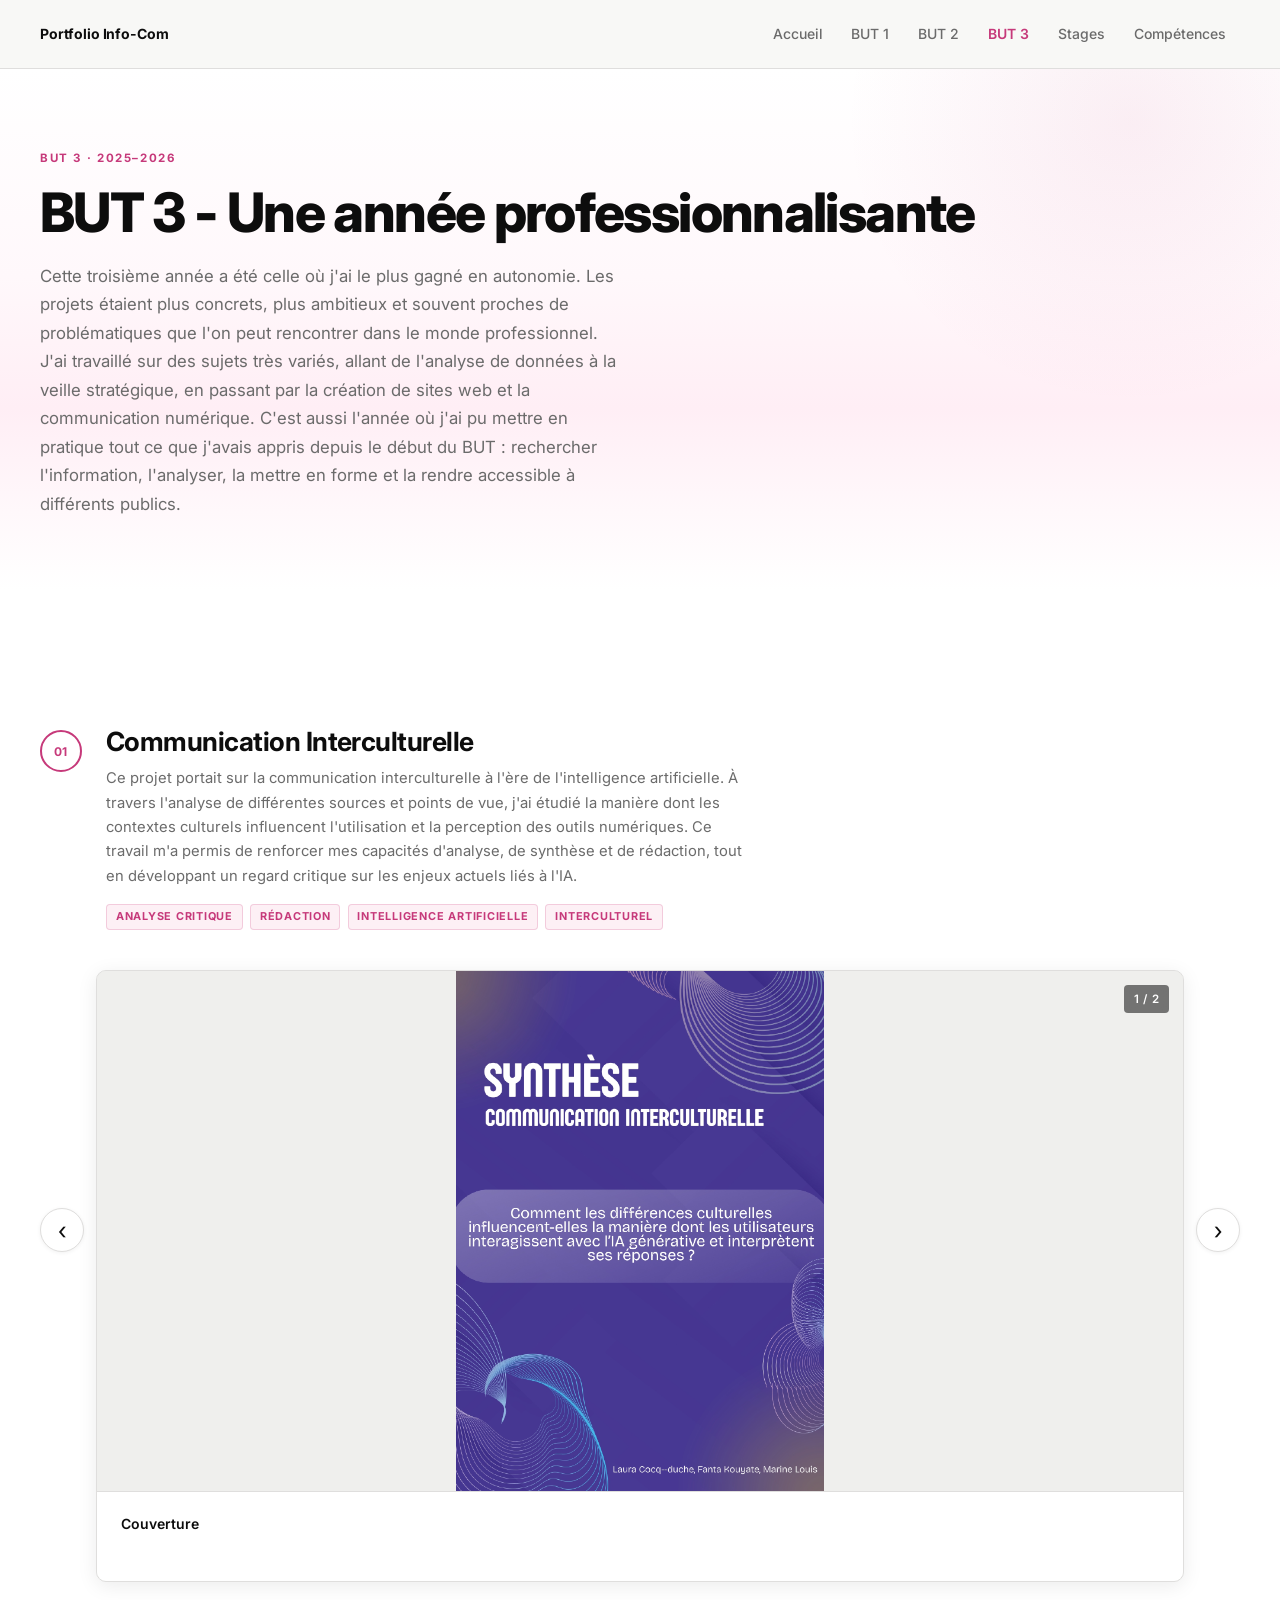
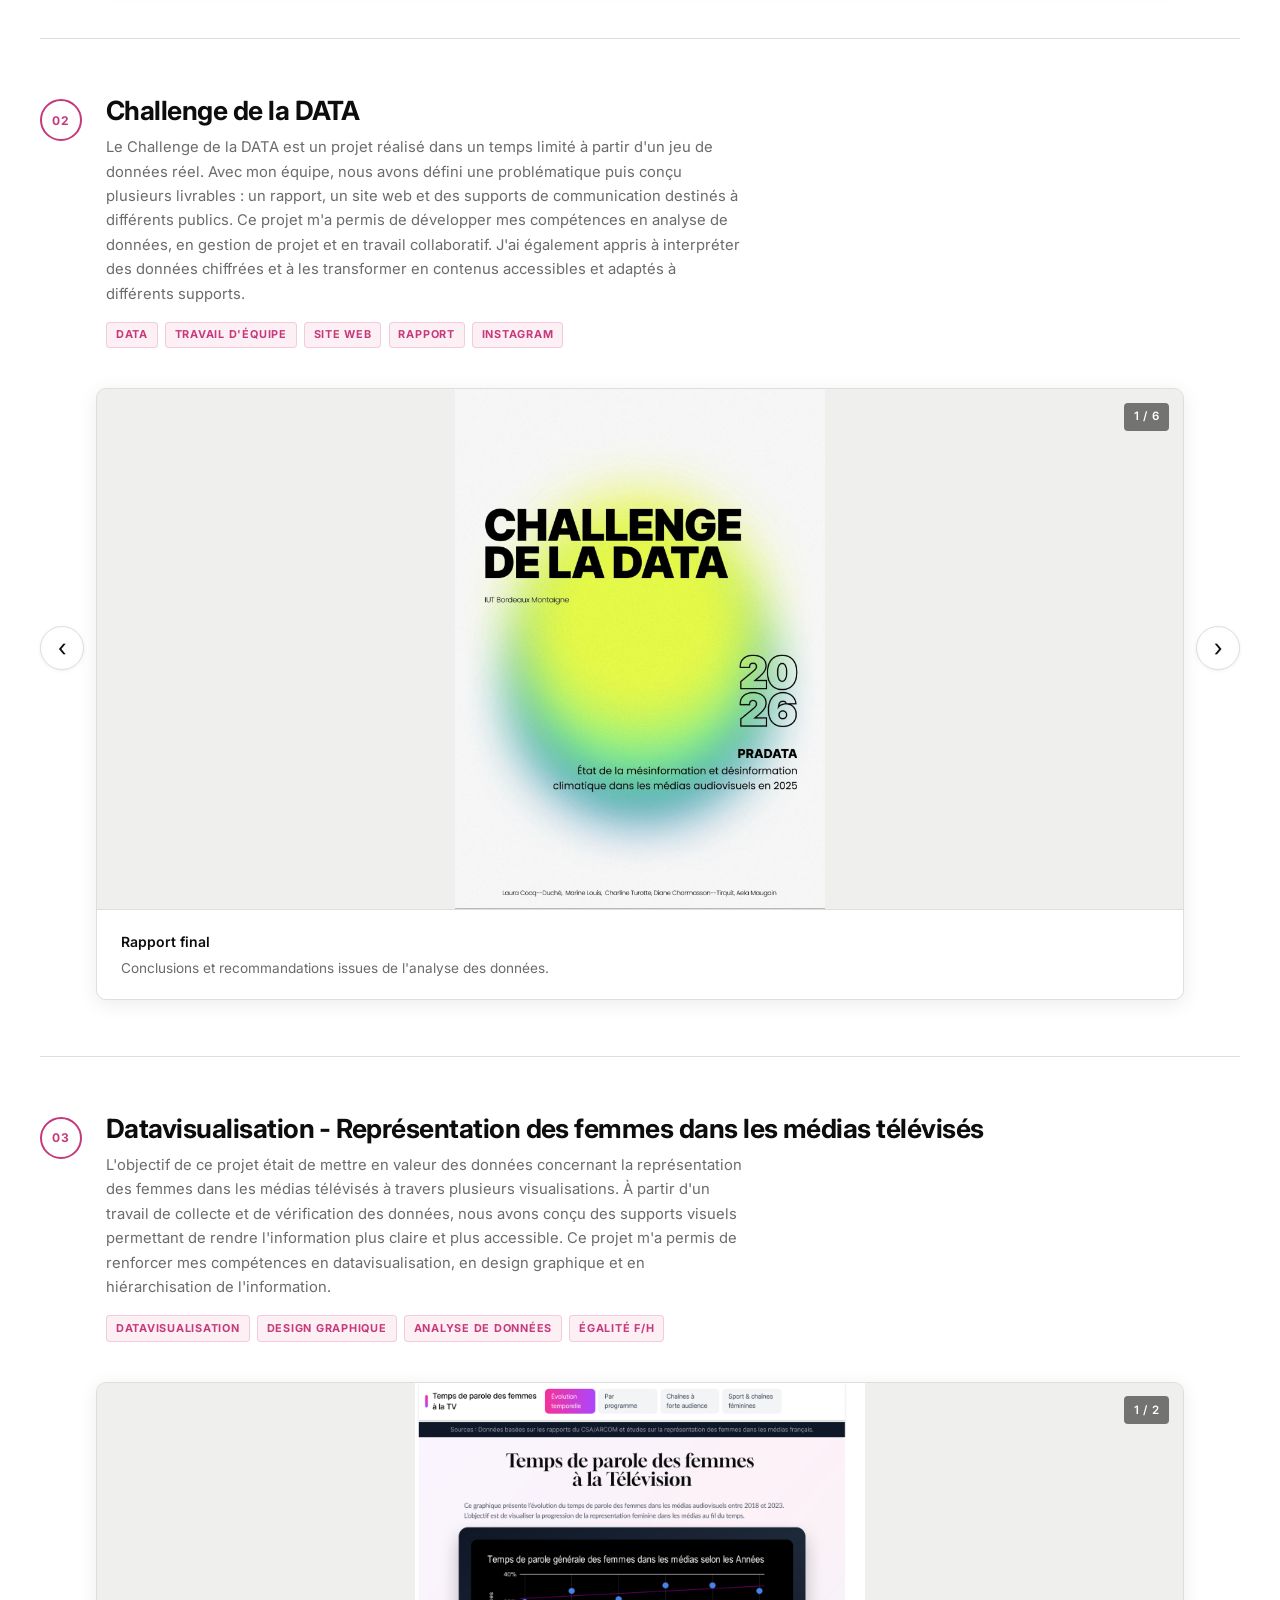
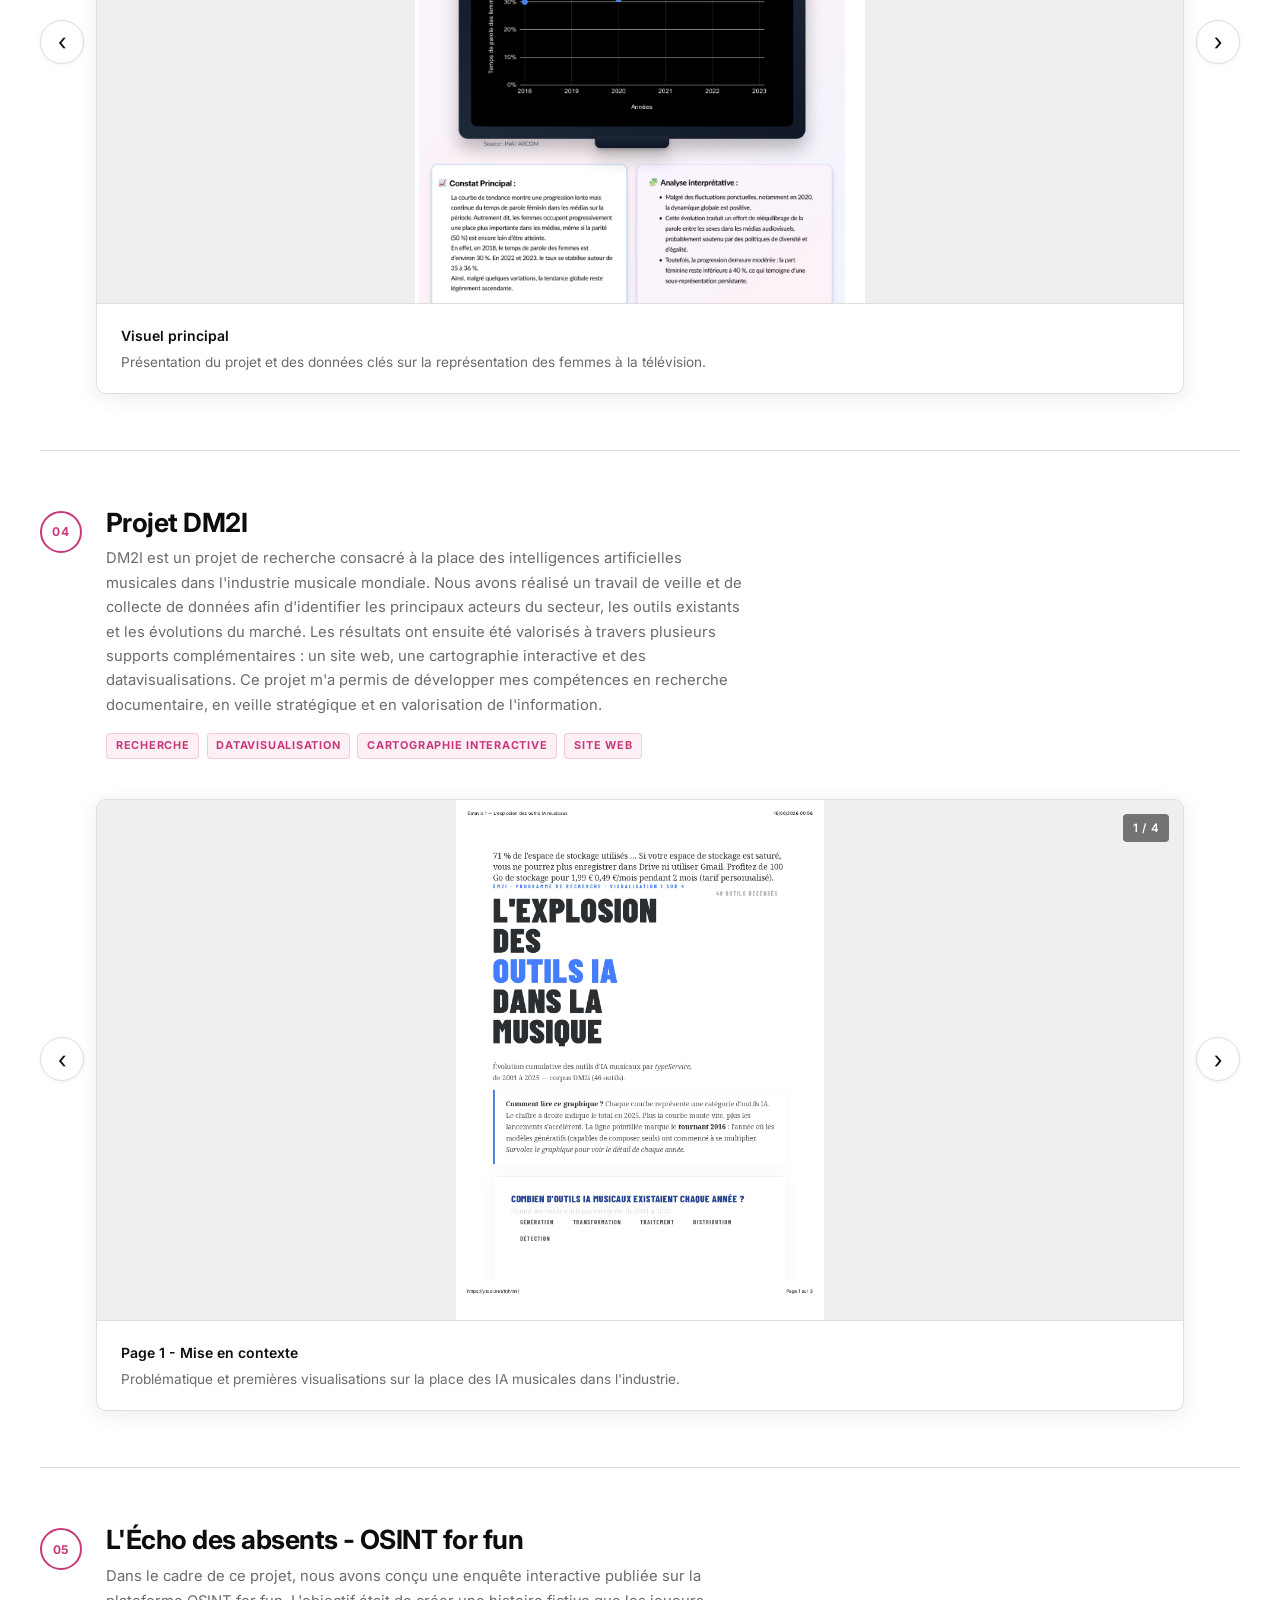
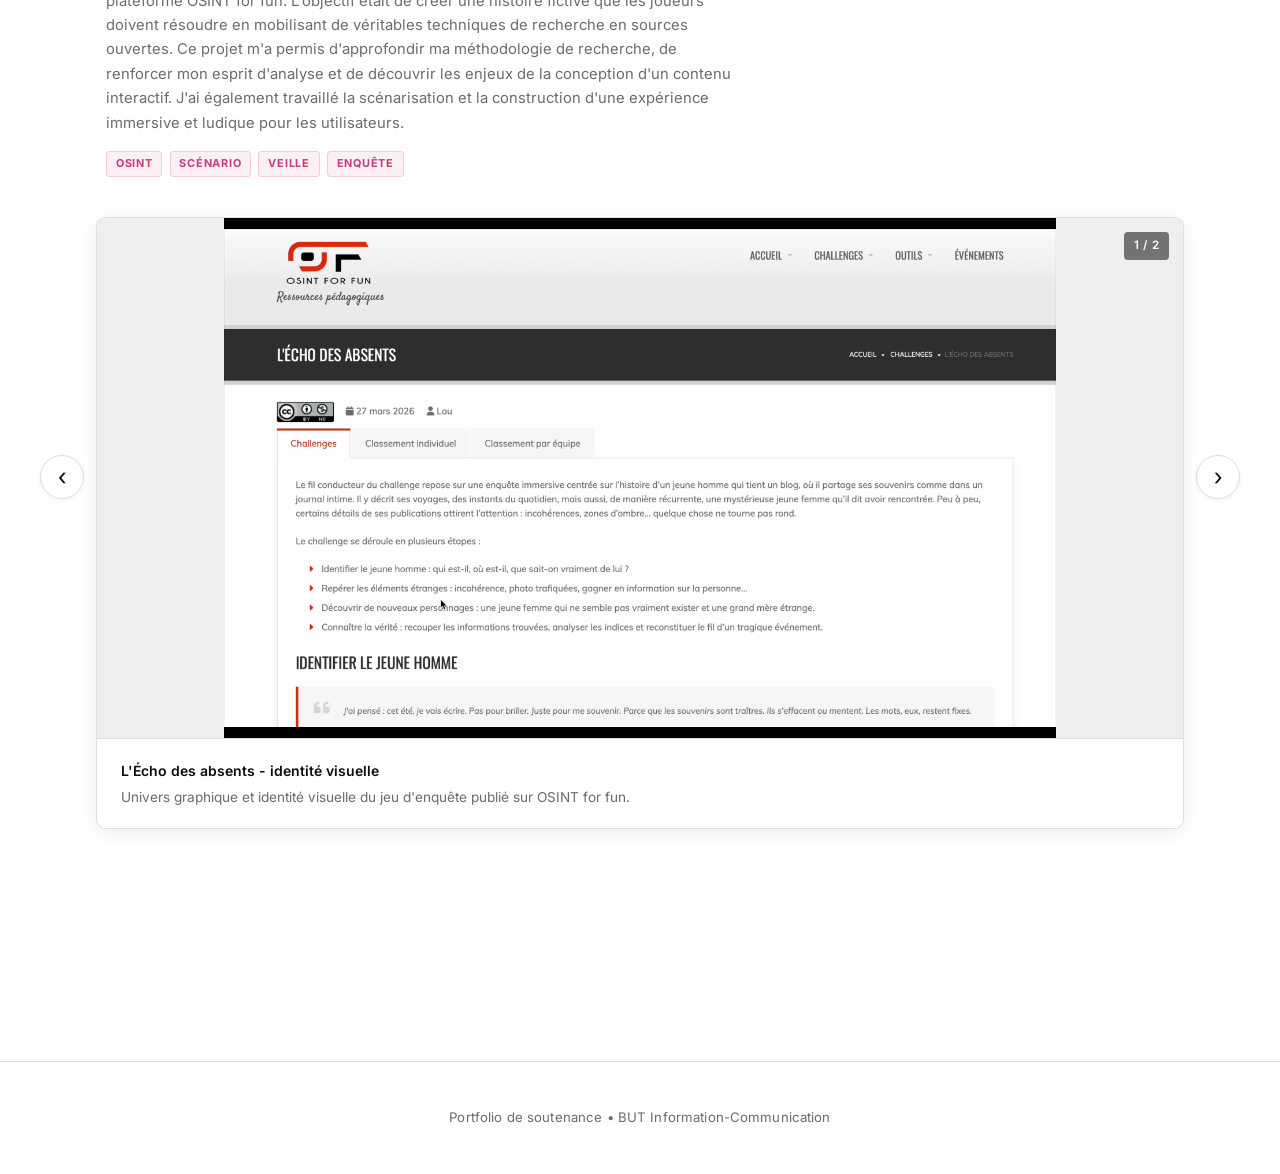
==== BUT 3A.html @ 189b0c27 "Portfolio BUT Info-Com - Marine Louis" ====
<!DOCTYPE html>
<html lang="fr">
<head>
  <meta charset="UTF-8" />
  <meta name="viewport" content="width=device-width, initial-scale=1.0" />
  <title>Portfolio BUT Info-Com | BUT 3</title>
  <link rel="stylesheet" href="style.css" />
</head>
<body>
  <header class="site-header">
    <div class="container header-inner">
      <a href="index.html" class="brand">Portfolio Info-Com</a>
      <button class="nav-toggle" aria-label="Ouvrir le menu">Menu</button>
      <nav class="site-nav" aria-label="Navigation principale">
        <a href="index.html">Accueil</a>
        <a href="BUT 1A.html">BUT 1</a>
        <a href="BUT 2A.html">BUT 2</a>
        <a href="BUT 3A.html" class="active">BUT 3</a>
        <a href="Stage.html">Stages</a>
        <a href="apropos.html">Compétences</a>
      </nav>
    </div>
  </header>

  <main>

    <!-- ─── INTRO ─── -->
    <section class="page-hero">
      <div class="container">
        <p class="eyebrow">BUT 3 · 2025–2026</p>
        <h1>BUT 3 - Une année professionnalisante</h1>
        <p>Cette troisième année a été celle où j'ai le plus gagné en autonomie. Les projets étaient plus concrets, plus ambitieux et souvent proches de problématiques que l'on peut rencontrer dans le monde professionnel. J'ai travaillé sur des sujets très variés, allant de l'analyse de données à la veille stratégique, en passant par la création de sites web et la communication numérique. C'est aussi l'année où j'ai pu mettre en pratique tout ce que j'avais appris depuis le début du BUT : rechercher l'information, l'analyser, la mettre en forme et la rendre accessible à différents publics.</p>
      </div>
    </section>

    <!-- ─── PROJETS ─── -->
    <div class="container section">

      <!-- 01 – COM INTERCULTURELLE -->
      <article class="project-section">
        <div class="project-label">
          <div class="project-number">01</div>
          <div class="project-label-text">
            <h2>Communication Interculturelle</h2>
            <p>Ce projet portait sur la communication interculturelle à l'ère de l'intelligence artificielle. À travers l'analyse de différentes sources et points de vue, j'ai étudié la manière dont les contextes culturels influencent l'utilisation et la perception des outils numériques. Ce travail m'a permis de renforcer mes capacités d'analyse, de synthèse et de rédaction, tout en développant un regard critique sur les enjeux actuels liés à l'IA.</p>
            <div class="project-tags">
              <span class="tag">Analyse critique</span>
              <span class="tag">Rédaction</span>
              <span class="tag">Intelligence artificielle</span>
              <span class="tag">Interculturel</span>
            </div>
          </div>
        </div>
        <div class="carousel" aria-label="Carrousel COM Interculturelle">
          <button class="carousel-button carousel-prev" type="button" aria-label="Image précédente">‹</button>
          <div class="carousel-track-container">
            <span class="carousel-counter">1 / 2</span>
            <ul class="carousel-track">
              <li class="carousel-slide current-slide">
                <img src="image/BUT 3/com-interculturelle/Synthèse IA-Interculturelle_page-0001.jpg" alt="Synthèse IA Interculturelle - couverture">
                <div class="carousel-caption">
                  <h4>Couverture</h4>
                </div>
              </li>
              <li class="carousel-slide">
                <img src="image/BUT 3/com-interculturelle/Synthèse IA-Interculturelle_page-0015.jpg" alt="Synthèse IA Interculturelle - conclusion">
                <div class="carousel-caption">
                  <h4>Conclusion</h4>
                  <p>Recommandations et enseignements tirés de l'analyse sur les usages culturels de l'IA.</p>
                </div>
              </li>
            </ul>
          </div>
          <button class="carousel-button carousel-next" type="button" aria-label="Image suivante">›</button>
        </div>
      </article>

      <!-- 02 – DATACHALLENGE -->
      <article id="challenge-data" class="project-section alt">
        <div class="project-label">
          <div class="project-number">02</div>
          <div class="project-label-text">
            <h2>Challenge de la DATA</h2>
            <p>Le Challenge de la DATA est un projet réalisé dans un temps limité à partir d'un jeu de données réel. Avec mon équipe, nous avons défini une problématique puis conçu plusieurs livrables : un rapport, un site web et des supports de communication destinés à différents publics. Ce projet m'a permis de développer mes compétences en analyse de données, en gestion de projet et en travail collaboratif. J'ai également appris à interpréter des données chiffrées et à les transformer en contenus accessibles et adaptés à différents supports.</p>
            <div class="project-tags">
              <span class="tag">Data</span>
              <span class="tag">Travail d'équipe</span>
              <span class="tag">Site web</span>
              <span class="tag">Rapport</span>
              <span class="tag">Instagram</span>
            </div>
          </div>
        </div>
        <div class="carousel" aria-label="Carrousel Datachallenge">
          <button class="carousel-button carousel-prev" type="button" aria-label="Image précédente">‹</button>
          <div class="carousel-track-container">
            <span class="carousel-counter">1 / 6</span>
            <ul class="carousel-track">
              <li class="carousel-slide current-slide">
                <img src="image/BUT 3/datachallenge/datachallenge-rapport.jpg" alt="Rapport Datachallenge">
                <div class="carousel-caption">
                  <h4>Rapport final</h4>
                  <p>Conclusions et recommandations issues de l'analyse des données.</p>
                </div>
              </li>
              <li class="carousel-slide">
                <img src="image/BUT 3/datachallenge/datachallenge-sommaire.jpg" alt="Sommaire Datachallenge">
                <div class="carousel-caption">
                  <h4>Sommaire</h4>
                  <p>Structure du rapport et organisation des différentes parties du projet.</p>
                </div>
              </li>
              <li class="carousel-slide">
                <img src="image/BUT 3/datachallenge/set-données.jpg" alt="Jeu de données Datachallenge">
                <div class="carousel-caption">
                  <h4>Jeu de données</h4>
                  <p>Variables, sources et organisation du jeu de données utilisé.</p>
                </div>
              </li>
              <li class="carousel-slide">
                <img src="image/BUT 3/datachallenge/datachallenge-jeu.jpg" alt="Support interactif Datachallenge">
                <div class="carousel-caption">
                  <h4>Support interactif</h4>
                  <p>Support ludique conçu pour rendre les données accessibles et engager le public.</p>
                </div>
              </li>
              <li class="carousel-slide">
                <img src="image/BUT 3/datachallenge/datachallenge-site.jpg" alt="Site Datachallenge">
                <div class="carousel-caption">
                  <h4>Site web</h4>
                  <p>Site du projet présentant les résultats et visualisations du Challenge.</p>
                </div>
              </li>
              <li class="carousel-slide">
                <img src="image/BUT 3/datachallenge/insta-datachallenge.jpg" alt="Publication Instagram Datachallenge">
                <div class="carousel-caption">
                  <h4>Publication Instagram</h4>
                  <p>Visuel conçu pour diffuser les résultats du projet sur les réseaux sociaux.</p>
                </div>
              </li>
            </ul>
          </div>
          <button class="carousel-button carousel-next" type="button" aria-label="Image suivante">›</button>
        </div>
      </article>

      <!-- 03 – DATAVIZ FEMME TV -->
      <article id="dataviz-femmes" class="project-section">
        <div class="project-label">
          <div class="project-number">03</div>
          <div class="project-label-text">
            <h2>Datavisualisation - Représentation des femmes dans les médias télévisés</h2>
            <p>L'objectif de ce projet était de mettre en valeur des données concernant la représentation des femmes dans les médias télévisés à travers plusieurs visualisations. À partir d'un travail de collecte et de vérification des données, nous avons conçu des supports visuels permettant de rendre l'information plus claire et plus accessible. Ce projet m'a permis de renforcer mes compétences en datavisualisation, en design graphique et en hiérarchisation de l'information.</p>
            <div class="project-tags">
              <span class="tag">Datavisualisation</span>
              <span class="tag">Design graphique</span>
              <span class="tag">Analyse de données</span>
              <span class="tag">Égalité F/H</span>
            </div>
          </div>
        </div>
        <div class="carousel" aria-label="Carrousel Dataviz FemmeTV">
          <button class="carousel-button carousel-prev" type="button" aria-label="Image précédente">‹</button>
          <div class="carousel-track-container">
            <span class="carousel-counter">1 / 2</span>
            <ul class="carousel-track">
              <li class="carousel-slide current-slide">
                <img src="image/BUT 3/datavizfemmetv/Dataviz.png" alt="Dataviz FemmeTV - visuel principal">
                <div class="carousel-caption">
                  <h4>Visuel principal</h4>
                  <p>Présentation du projet et des données clés sur la représentation des femmes à la télévision.</p>
                </div>
              </li>
              <li class="carousel-slide">
                <img src="image/BUT 3/datavizfemmetv/graphique-dataviz.png" alt="Graphique Dataviz FemmeTV">
                <div class="carousel-caption">
                  <h4>Graphique analytique</h4>
                  <p>Données chiffrées illustrant les inégalités de représentation dans les médias télévisés.</p>
                </div>
              </li>
            </ul>
          </div>
          <button class="carousel-button carousel-next" type="button" aria-label="Image suivante">›</button>
        </div>
      </article>

      <!-- 04 – DM2I -->
      <article id="dm2i" class="project-section alt">
        <div class="project-label">
          <div class="project-number">04</div>
          <div class="project-label-text">
            <h2>Projet DM2I</h2>
            <p>DM2I est un projet de recherche consacré à la place des intelligences artificielles musicales dans l'industrie musicale mondiale. Nous avons réalisé un travail de veille et de collecte de données afin d'identifier les principaux acteurs du secteur, les outils existants et les évolutions du marché. Les résultats ont ensuite été valorisés à travers plusieurs supports complémentaires : un site web, une cartographie interactive et des datavisualisations. Ce projet m'a permis de développer mes compétences en recherche documentaire, en veille stratégique et en valorisation de l'information.</p>
            <div class="project-tags">
              <span class="tag">Recherche</span>
              <span class="tag">Datavisualisation</span>
              <span class="tag">Cartographie interactive</span>
              <span class="tag">Site web</span>
            </div>
          </div>
        </div>
        <div class="carousel" aria-label="Carrousel DM2I">
          <button class="carousel-button carousel-prev" type="button" aria-label="Image précédente">‹</button>
          <div class="carousel-track-container">
            <span class="carousel-counter">1 / 4</span>
            <ul class="carousel-track">
              <li class="carousel-slide current-slide">
                <img src="image/BUT 3/dm2i/Dataviz1-dm2i_page-0001.jpg" alt="DM2I - page 1">
                <div class="carousel-caption">
                  <h4>Page 1 - Mise en contexte</h4>
                  <p>Problématique et premières visualisations sur la place des IA musicales dans l'industrie.</p>
                </div>
              </li>
              <li class="carousel-slide">
                <img src="image/BUT 3/dm2i/Dataviz1-dm2i_page-0002.jpg" alt="DM2I - page 2">
                <div class="carousel-caption">
                  <h4>Page 2 - Analyse</h4>
                  <p>Graphiques et données chiffrées sur les acteurs et tendances du marché des IA musicales.</p>
                </div>
              </li>
              <li class="carousel-slide">
                <img src="image/BUT 3/dm2i/Dataviz1-dm2i_page-0003.jpg" alt="DM2I - page 3">
                <div class="carousel-caption">
                  <h4>Page 3 - Conclusions</h4>
                  <p>Conclusions et enseignements tirés de l'analyse sur les IA musicales.</p>
                </div>
              </li>
              <li class="carousel-slide">
                <img src="image/BUT 3/dm2i/Dm2i site.png" alt="DM2I - site web">
                <div class="carousel-caption">
                  <h4>Site web</h4>
                  <p>Site DM2I valorisant les données et résultats de la recherche.</p>
                </div>
              </li>
            </ul>
          </div>
          <button class="carousel-button carousel-next" type="button" aria-label="Image suivante">›</button>
        </div>
      </article>

      <!-- 05 – OSINT FOR FUN -->
      <article id="osint" class="project-section">
        <div class="project-label">
          <div class="project-number">05</div>
          <div class="project-label-text">
            <h2>L'Écho des absents - OSINT for fun</h2>
            <p>Dans le cadre de ce projet, nous avons conçu une enquête interactive publiée sur la plateforme OSINT for fun. L'objectif était de créer une histoire fictive que les joueurs doivent résoudre en mobilisant de véritables techniques de recherche en sources ouvertes. Ce projet m'a permis d'approfondir ma méthodologie de recherche, de renforcer mon esprit d'analyse et de découvrir les enjeux de la conception d'un contenu interactif. J'ai également travaillé la scénarisation et la construction d'une expérience immersive et ludique pour les utilisateurs.</p>
            <div class="project-tags">
              <span class="tag">OSINT</span>
              <span class="tag">Scénario</span>
              <span class="tag">Veille</span>
              <span class="tag">Enquête</span>
            </div>
          </div>
        </div>
        <div class="carousel" aria-label="Carrousel OSINT for fun">
          <button class="carousel-button carousel-prev" type="button" aria-label="Image précédente">‹</button>
          <div class="carousel-track-container">
            <span class="carousel-counter">1 / 2</span>
            <ul class="carousel-track">
              <li class="carousel-slide current-slide">
                <img src="image/BUT 3/osint4fun/osintforfun.png" alt="L'Écho des absents - visuel du jeu">
                <div class="carousel-caption">
                  <h4>L'Écho des absents - identité visuelle</h4>
                  <p>Univers graphique et identité visuelle du jeu d'enquête publié sur OSINT for fun.</p>
                </div>
              </li>
              <li class="carousel-slide">
                <img src="image/BUT 3/osint4fun/osint jeu.png" alt="L'Écho des absents - extrait du jeu">
                <div class="carousel-caption">
                  <h4>Extrait du jeu</h4>
                  <p>Étape de l'enquête : indices à analyser grâce aux techniques OSINT pour résoudre le mystère.</p>
                </div>
              </li>
            </ul>
          </div>
          <button class="carousel-button carousel-next" type="button" aria-label="Image suivante">›</button>
        </div>
      </article>

    </div>
  </main>

  <footer class="site-footer">
    <div class="container footer-inner">
      <p>Portfolio de soutenance • BUT Information-Communication</p>
    </div>
  </footer>

  <script src="script.js" defer></script>
</body>
</html>
---- style.css ----
@import url('https://fonts.googleapis.com/css2?family=Inter:opsz,wght@14..32,300..700&display=swap');

/* ─── VARIABLES ─── */
:root {
  --bg: #f8f8f6;
  --surface: #ffffff;
  --text: #0d0d0d;
  --muted: #6b6b6b;
  --border: #dfdedd;
  --accent: #c6397a;
  --accent-bg: #fdf0f5;
  --radius: 10px;
  --shadow: 0 4px 20px rgba(0,0,0,0.08);
  --shadow-sm: 0 1px 4px rgba(0,0,0,0.06);
  --img-h: 520px;
  --btn-h: 44px;
}

* { box-sizing: border-box; }
html { scroll-behavior: smooth; }

body {
  margin: 0;
  background: #fff;
  color: var(--text);
  font-family: 'Inter', system-ui, -apple-system, BlinkMacSystemFont, sans-serif;
  font-size: 16px;
  line-height: 1.65;
  -webkit-font-smoothing: antialiased;
}

img { max-width: 100%; display: block; }
button, input, textarea { font: inherit; }

/* ─── LAYOUT ─── */
.container {
  width: min(1200px, calc(100% - 3rem));
  margin: 0 auto;
}

.section { padding: 5rem 0; }

/* ─── HEADER ─── */
.site-header {
  position: sticky;
  top: 0;
  z-index: 20;
  background: rgba(248,248,246,0.95);
  backdrop-filter: blur(12px);
  -webkit-backdrop-filter: blur(12px);
  border-bottom: 1px solid var(--border);
}

.header-inner {
  display: flex;
  align-items: center;
  justify-content: space-between;
  gap: 1rem;
  padding: 1rem 0;
}

.brand {
  font-weight: 700;
  font-size: 0.875rem;
  letter-spacing: -0.01em;
  color: var(--text);
  text-decoration: none;
}

.site-nav {
  display: flex;
  flex-wrap: wrap;
  gap: 0;
}

.site-nav a {
  color: var(--muted);
  text-decoration: none;
  font-size: 0.875rem;
  font-weight: 500;
  padding: 0.4rem 0.9rem;
  border-radius: 6px;
  transition: color 0.15s, background 0.15s;
}

.site-nav a:hover {
  color: var(--text);
  background: rgba(0,0,0,0.04);
}

.site-nav a.active {
  color: var(--accent);
  font-weight: 600;
}

.nav-toggle {
  display: none;
  border: 1px solid var(--border);
  background: transparent;
  color: var(--text);
  font-size: 0.85rem;
  font-weight: 500;
  cursor: pointer;
  padding: 0.45rem 0.9rem;
  border-radius: 6px;
}

/* ─── HERO ─── */
.hero {
  padding: 8rem 0 7rem;
  background: transparent;
  position: relative;
  z-index: 1;
}

.hero-container {
  position: relative;
  z-index: 1;
}

/* ─── BLOBS ANIMÉS (toute la page) ─── */
.page-blobs {
  position: fixed;
  inset: 0;
  pointer-events: none;
  z-index: 0;
}

.blob {
  position: absolute;
  border-radius: 50%;
  filter: blur(90px);
  opacity: 0.65;
}

.blob-1 {
  width: 600px;
  height: 480px;
  background: radial-gradient(circle, #ffb6c8 0%, transparent 70%);
  top: -120px;
  left: -80px;
  animation: float1 24s ease-in-out infinite;
}

.blob-2 {
  width: 450px;
  height: 560px;
  background: radial-gradient(circle, #ffd1e0 0%, transparent 70%);
  bottom: -100px;
  right: 80px;
  animation: float2 30s ease-in-out infinite;
}

.blob-3 {
  width: 380px;
  height: 380px;
  background: radial-gradient(circle, #ffe4f0 0%, transparent 70%);
  top: 40%;
  left: 45%;
  animation: float3 20s ease-in-out infinite;
}

.blob-4 {
  width: 300px;
  height: 340px;
  background: radial-gradient(circle, #f9c5d5 0%, transparent 70%);
  top: -40px;
  right: 30%;
  animation: float4 26s ease-in-out infinite;
}

@keyframes float1 {
  0%, 100% { transform: translate(0, 0) scale(1); }
  30%       { transform: translate(70px, 50px) scale(1.08); }
  65%       { transform: translate(-40px, 90px) scale(0.93); }
}

@keyframes float2 {
  0%, 100% { transform: translate(0, 0) scale(1); }
  35%       { transform: translate(-60px, -70px) scale(1.06); }
  70%       { transform: translate(50px, -30px) scale(0.96); }
}

@keyframes float3 {
  0%, 100% { transform: translate(0, 0) scale(1); }
  40%       { transform: translate(-80px, 50px) scale(1.1); }
  75%       { transform: translate(60px, -60px) scale(0.9); }
}

@keyframes float4 {
  0%, 100% { transform: translate(0, 0) scale(1); }
  45%       { transform: translate(50px, 80px) scale(1.07); }
  80%       { transform: translate(-30px, 40px) scale(0.95); }
}

/* Deux colonnes : texte + photo */
.hero-layout {
  display: grid;
  grid-template-columns: 1fr auto;
  gap: 3rem;
  align-items: center;
  justify-items: center;
}

.hero-photo-wrap {
  display: flex;
  align-items: center;
  justify-content: center;
  flex-shrink: 0;
  align-self: center;
}

.hero-photo {
  box-sizing: content-box; /* la bordure s'ajoute autour de la photo, pas dedans */
  width: 380px;
  height: 380px;
  border-radius: 50%;
  object-fit: cover;
  object-position: center top;
  border: 6px solid #fff;
  box-shadow:
    0 0 0 1px rgba(0,0,0,0.06),
    0 8px 30px rgba(0,0,0,0.12),
    0 24px 64px rgba(0,0,0,0.10);
  display: block;
}

.hero-tag {
  display: flex;
  align-items: center;
  gap: 0.75rem;
  font-size: 0.72rem;
  font-weight: 600;
  letter-spacing: 0.14em;
  text-transform: uppercase;
  color: var(--muted);
  margin-bottom: 2.5rem;
}

.hero-tag::before {
  content: '';
  display: block;
  width: 2rem;
  height: 1.5px;
  background: var(--accent);
  flex-shrink: 0;
}

.hero-title {
  margin: 0 0 2rem;
  font-size: clamp(4.5rem, 13vw, 10rem);
  font-weight: 800;
  letter-spacing: -0.045em;
  line-height: 0.88;
  color: var(--text);
}

.hero-title .dot {
  color: var(--accent);
}

.hero-meta {
  font-size: 1.05rem;
  color: var(--muted);
  max-width: 520px;
  line-height: 1.6;
  margin: 0 0 3rem;
}

.hero-meta strong {
  color: var(--text);
  font-weight: 600;
}

.hero-specialite {
  font-size: 0.95rem;
  color: var(--muted);
}

.hero-actions {
  display: flex;
  flex-wrap: wrap;
  gap: 0.75rem;
}

/* ─── BUTTONS ─── */
.button {
  display: inline-flex;
  align-items: center;
  justify-content: center;
  gap: 0.4rem;
  padding: 0.75rem 1.5rem;
  border-radius: 6px;
  border: 1.5px solid transparent;
  font-weight: 600;
  font-size: 0.875rem;
  letter-spacing: 0.01em;
  transition: transform 0.15s, background 0.15s, border-color 0.15s;
  cursor: pointer;
  text-decoration: none;
}

.button-primary {
  background: var(--text);
  color: #fff;
  border-color: var(--text);
}

.button-primary:hover {
  background: #1f1f1f;
  transform: translateY(-1px);
}

.button-secondary {
  background: transparent;
  color: var(--text);
  border-color: var(--border);
}

.button-secondary:hover {
  border-color: var(--text);
  transform: translateY(-1px);
}

/* ─── SECTION HEADERS ─── */
/* ─── SECTION BACKGROUNDS (index) ─── */

.section-parcours,
.section-competencies,
.section-projets {
  background: transparent;
  position: relative;
  z-index: 1;
}

.section-header {
  max-width: 680px;
  margin-bottom: 3rem;
}

.eyebrow {
  display: block;
  font-size: 0.72rem;
  font-weight: 700;
  letter-spacing: 0.14em;
  text-transform: uppercase;
  color: var(--accent);
  margin: 0 0 1rem;
}

.section-header h1 {
  margin: 0 0 1rem;
  font-size: clamp(2rem, 4vw, 3.2rem);
  line-height: 1.1;
  letter-spacing: -0.03em;
  color: var(--text);
  font-weight: 700;
}

.section-header h2 {
  margin: 0 0 0.75rem;
  font-size: clamp(1.5rem, 3vw, 2.2rem);
  letter-spacing: -0.025em;
  color: var(--text);
  font-weight: 700;
}

.section-header p {
  margin: 0;
  color: var(--muted);
  font-size: 1rem;
  line-height: 1.7;
}

/* ─── PAGE HERO (pages intérieures BUT 1/2/3) ─── */
.page-hero {
  padding: 5rem 0 4.5rem;
  background: linear-gradient(180deg, #ffffff 0%, #fff8fb 40%, #ffeef5 65%, #fff8fb 85%, #ffffff 100%);
  position: relative;
  overflow: hidden;
}

.page-hero::after {
  content: '';
  position: absolute;
  width: 620px;
  height: 620px;
  border-radius: 50%;
  background: radial-gradient(circle, rgba(198,57,122,0.08) 0%, transparent 65%);
  top: -260px;
  right: -160px;
  pointer-events: none;
}

.page-hero .container {
  position: relative;
  z-index: 1;
}

.page-hero h1 {
  margin: 0.6rem 0 1.25rem;
  font-size: clamp(2rem, 4.5vw, 3.4rem);
  font-weight: 800;
  letter-spacing: -0.03em;
  line-height: 1.06;
  color: var(--text);
}

.page-hero > .container > p:not(.eyebrow) {
  margin: 0;
  color: var(--muted);
  font-size: 1.05rem;
  max-width: 580px;
  line-height: 1.7;
}

/* ─── TAGS OUTILS / COMPÉTENCES ─── */
.project-tags {
  display: flex;
  flex-wrap: wrap;
  gap: 0.45rem;
  margin-top: 1rem;
}

.tag {
  font-size: 0.68rem;
  font-weight: 700;
  letter-spacing: 0.07em;
  text-transform: uppercase;
  color: var(--accent);
  background: var(--accent-bg);
  border: 1.5px solid rgba(198,57,122,0.2);
  border-radius: 4px;
  padding: 0.2rem 0.55rem;
}

/* ─── PARCOURS GRID ─── */
.parcours-grid {
  display: grid;
  grid-template-columns: repeat(3, 1fr);
  gap: 1px;
  background: var(--border);
  border: 1px solid var(--border);
  border-radius: var(--radius);
  overflow: hidden;
}

.parcours-card {
  background: var(--surface);
  padding: 2.5rem 2rem;
  text-decoration: none;
  color: inherit;
  transition: background 0.15s;
  display: block;
}

.parcours-card:hover { background: var(--accent-bg); }

.card-year {
  display: block;
  font-size: 0.7rem;
  font-weight: 700;
  letter-spacing: 0.12em;
  text-transform: uppercase;
  color: var(--accent);
  margin-bottom: 0.6rem;
}

.parcours-card h3 {
  margin: 0 0 0.6rem;
  font-size: 1.4rem;
  font-weight: 700;
  letter-spacing: -0.025em;
  color: var(--text);
}

.parcours-card p {
  margin: 0 0 1.5rem;
  font-size: 0.875rem;
  color: var(--muted);
  line-height: 1.6;
}

.card-arrow {
  display: inline-block;
  font-size: 1rem;
  color: var(--accent);
  transition: transform 0.15s;
}

.parcours-card:hover .card-arrow { transform: translateX(4px); }

/* ─── COMPÉTENCES ─── */
.competencies-strip {
  display: grid;
  grid-template-columns: repeat(5, 1fr);
  gap: 1rem;
  background: transparent;
  border: none;
  border-radius: 0;
  overflow: visible;
}

.competency-item {
  padding: 2rem 1.5rem;
  background: var(--surface);
  border: 1px solid var(--border);
  border-top: 3px solid var(--accent);
  border-radius: var(--radius);
  transition: transform 0.2s, box-shadow 0.2s;
}

.competency-item:hover {
  background: var(--surface);
  transform: translateY(-5px);
  box-shadow: 0 10px 28px rgba(198, 57, 122, 0.12);
}

.competency-num {
  display: block;
  font-size: 2rem;
  font-weight: 800;
  letter-spacing: -0.05em;
  line-height: 1;
  background: linear-gradient(135deg, var(--accent), #e8829a);
  -webkit-background-clip: text;
  -webkit-text-fill-color: transparent;
  background-clip: text;
  margin-bottom: 0.75rem;
}

.competency-verb {
  display: block;
  font-size: 1rem;
  font-weight: 700;
  color: var(--text);
  letter-spacing: -0.02em;
  margin-bottom: 0.6rem;
}

.competency-desc {
  font-size: 0.78rem;
  color: var(--muted);
  line-height: 1.55;
  margin: 0;
}

/* ─── GRID GÉNÉRIQUE ─── */
.grid { display: grid; gap: 1.5rem; }
.grid-2 { grid-template-columns: repeat(2, 1fr); }
.grid-3 { grid-template-columns: repeat(3, 1fr); }

/* ─── PROJETS GRID (index) ─── */
.projects-grid {
  display: grid;
  grid-template-columns: repeat(2, 1fr);
  gap: 1rem;
  background: transparent;
  border: none;
  border-radius: 0;
  overflow: visible;
}

.project-item {
  background: var(--surface);
  padding: 2rem 2rem 3rem;
  text-decoration: none;
  color: inherit;
  display: block;
  border: 1px solid var(--border);
  border-left: 4px solid var(--accent);
  border-radius: var(--radius);
  position: relative;
  transition: transform 0.2s, box-shadow 0.2s;
}

.project-item:hover {
  background: var(--accent-bg);
  transform: translateY(-4px);
  box-shadow: 0 10px 28px rgba(198, 57, 122, 0.1);
}

.project-tag {
  display: inline-block;
  font-size: 0.65rem;
  font-weight: 700;
  letter-spacing: 0.1em;
  text-transform: uppercase;
  color: var(--accent);
  background: var(--accent-bg);
  border: 1px solid rgba(198, 57, 122, 0.2);
  border-radius: 4px;
  padding: 0.2em 0.6em;
  margin-bottom: 0.85rem;
}

.project-item h3 {
  margin: 0 0 0.6rem;
  font-size: 1.05rem;
  font-weight: 700;
  color: var(--text);
  letter-spacing: -0.01em;
}

.project-item p {
  margin: 0;
  font-size: 0.875rem;
  color: var(--muted);
  line-height: 1.6;
}

.project-arrow {
  position: absolute;
  bottom: 1.25rem;
  right: 1.5rem;
  color: var(--accent);
  font-size: 1rem;
  transition: transform 0.2s;
}

.project-item:hover .project-arrow {
  transform: translateX(5px);
}

/* ─── CARDS (pages secondaires) ─── */
.card,
.card-soft,
.project-card,
.info-box,
.info-card {
  background: var(--surface);
  border-radius: var(--radius);
  box-shadow: var(--shadow-sm);
  padding: 1.75rem;
  border: 1px solid var(--border);
  transition: transform 0.2s, border-color 0.2s;
}

.card:hover, .project-card:hover {
  transform: translateY(-2px);
  border-color: rgba(198,57,122,0.3);
}

.card-soft { background: #f4f4f2; }

.card h3, .project-card h3, .info-box h4, .info-card h3 {
  margin: 0 0 0.5rem;
  font-size: 1rem;
  font-weight: 600;
  color: var(--text);
}

.card p, .project-card p, .info-box p, .info-card p {
  margin: 0;
  color: var(--muted);
  font-size: 0.875rem;
  line-height: 1.6;
}

/* ─── CONTENT BLOCKS ─── */
.content-block { margin-bottom: 2.5rem; }

.content-block h2 {
  margin: 0 0 1rem;
  font-size: clamp(1.4rem, 2.5vw, 1.9rem);
  letter-spacing: -0.02em;
  color: var(--text);
}

/* ─── PROJECT SECTIONS (pages BUT) ─── */
.project-section {
  padding: 3.5rem 0;
  border-bottom: 1px solid var(--border);
}

.project-section:last-child { border-bottom: none; }

.project-label {
  display: flex;
  align-items: flex-start;
  gap: 1.5rem;
  margin-bottom: 2.5rem;
}

.project-number {
  flex-shrink: 0;
  width: 42px;
  height: 42px;
  border-radius: 50%;
  background: transparent;
  border: 2px solid var(--accent);
  color: var(--accent);
  font-weight: 700;
  font-size: 0.75rem;
  letter-spacing: 0.05em;
  display: flex;
  align-items: center;
  justify-content: center;
  margin-top: 4px;
}

.project-label-text h2 {
  margin: 0 0 0.5rem;
  font-size: clamp(1.2rem, 2.5vw, 1.65rem);
  letter-spacing: -0.02em;
  color: var(--text);
  line-height: 1.2;
  font-weight: 700;
}

.project-label-text p {
  margin: 0;
  color: var(--muted);
  font-size: 0.925rem;
  line-height: 1.65;
  max-width: 640px;
}

/* ─── CAROUSEL ─── */
.carousel {
  display: grid;
  grid-template-columns: var(--btn-h) 1fr var(--btn-h);
  gap: 0.75rem;
  align-items: start;
}

.carousel-track-container {
  position: relative;
  overflow: hidden;
  border-radius: var(--radius);
  box-shadow: var(--shadow);
  border: 1px solid var(--border);
  background: #efefed;
}

.carousel-track {
  display: flex;
  transition: transform 0.38s cubic-bezier(0.4, 0, 0.2, 1);
  list-style: none;
  margin: 0;
  padding: 0;
}

.carousel-slide {
  min-width: 100%;
  display: flex;
  flex-direction: column;
}

.carousel-slide img {
  width: 100%;
  height: var(--img-h);
  object-fit: contain;
  object-position: bottom center;
  background: #efefed;
  display: block;
}

.carousel-caption {
  flex: 1;
  padding: 1.25rem 1.5rem;
  background: var(--surface);
  border-top: 1px solid var(--border);
}

.carousel-caption h4 {
  margin: 0 0 0.3rem;
  font-size: 0.875rem;
  font-weight: 600;
  color: var(--text);
}

.carousel-caption h4:last-child {
  margin-bottom: 0;
}

.carousel-caption p {
  margin: 0;
  font-size: 0.85rem;
  color: var(--muted);
  line-height: 1.55;
}

.carousel-counter {
  position: absolute;
  top: 0.85rem;
  right: 0.85rem;
  background: rgba(13,13,13,0.55);
  backdrop-filter: blur(6px);
  -webkit-backdrop-filter: blur(6px);
  color: #fff;
  font-size: 0.72rem;
  font-weight: 600;
  letter-spacing: 0.06em;
  padding: 0.28rem 0.62rem;
  border-radius: 4px;
  z-index: 5;
  pointer-events: none;
  user-select: none;
}

.carousel-button {
  width: var(--btn-h);
  height: var(--btn-h);
  border-radius: 50%;
  background: var(--surface);
  border: 1.5px solid var(--border);
  box-shadow: var(--shadow-sm);
  color: var(--text);
  cursor: pointer;
  display: flex;
  align-items: center;
  justify-content: center;
  font-size: 1.5rem;
  transition: transform 0.15s, background 0.15s, border-color 0.15s;
  justify-self: center;
  margin-top: calc((var(--img-h) - var(--btn-h)) / 2);
}

.carousel-button:hover {
  background: var(--text);
  color: #fff;
  border-color: var(--text);
  transform: scale(1.05);
}

/* ─── SECTION VARIANTS ─── */
.section-outline {
  border: 1px solid var(--border);
  border-radius: var(--radius);
  padding: 2.5rem;
  background: var(--surface);
}

.section-background {
  background: #f2f2f0;
  border-radius: var(--radius);
  padding: 3rem;
  border: 1px solid var(--border);
}

/* ─── MISC ─── */
.list-features {
  list-style: none;
  margin: 0;
  padding: 0;
  display: grid;
  gap: 0.6rem;
}

.list-features li {
  padding-left: 1.35rem;
  position: relative;
  color: var(--muted);
  font-size: 0.925rem;
}

.list-features li::before {
  content: "→";
  position: absolute;
  left: 0;
  color: var(--accent);
  font-size: 0.8em;
  top: 0.1em;
}

/* ─── CONTACT FORM ─── */
.contact-form {
  display: grid;
  gap: 1.25rem;
  max-width: 540px;
}

.contact-form label {
  display: grid;
  gap: 0.45rem;
  color: var(--text);
  font-weight: 600;
  font-size: 0.875rem;
}

.contact-form input,
.contact-form textarea {
  width: 100%;
  border: 1.5px solid var(--border);
  border-radius: 8px;
  padding: 0.85rem 1rem;
  background: #fff;
  color: var(--text);
  transition: border-color 0.15s;
}

.contact-form input:focus,
.contact-form textarea:focus {
  outline: none;
  border-color: var(--accent);
}

/* ─── FIGURE IMAGE SIMPLE (sans carousel) ─── */
.project-figure {
  margin: 0;
  border-radius: var(--radius);
  overflow: hidden;
  border: 1px solid var(--border);
}

.project-figure img {
  width: 100%;
  display: block;
  object-fit: cover;
}

.project-figure figcaption {
  padding: 1.25rem 1.5rem;
  background: var(--surface);
  border-top: 1px solid var(--border);
}

.project-figure figcaption h4 {
  margin: 0 0 0.3rem;
  font-size: 0.9rem;
  font-weight: 700;
  color: var(--text);
}

.project-figure figcaption p {
  margin: 0;
  font-size: 0.83rem;
  color: var(--muted);
  line-height: 1.55;
}

/* ─── PAGE COMPÉTENCES ─── */

.competences-page-grid {
  display: grid;
  grid-template-columns: repeat(3, 1fr);
  gap: 1rem;
}

.competence-card {
  background: var(--surface);
  border: 1px solid var(--border);
  border-top: 3px solid var(--accent);
  border-radius: var(--radius);
  padding: 1.75rem 1.5rem;
  display: flex;
  flex-direction: column;
  gap: 0.75rem;
  transition: transform 0.2s, box-shadow 0.2s;
}

.competence-card:hover {
  transform: translateY(-4px);
  box-shadow: 0 10px 28px rgba(198, 57, 122, 0.1);
}

.competence-card-head {
  display: flex;
  align-items: baseline;
  gap: 0.75rem;
}

.competence-card-num {
  font-size: 1.6rem;
  font-weight: 800;
  letter-spacing: -0.05em;
  line-height: 1;
  background: linear-gradient(135deg, var(--accent), #e8829a);
  -webkit-background-clip: text;
  -webkit-text-fill-color: transparent;
  background-clip: text;
}

.competence-card-verb {
  font-size: 1.05rem;
  font-weight: 700;
  color: var(--text);
}

.competence-card p {
  margin: 0;
  font-size: 0.85rem;
  color: var(--muted);
  line-height: 1.6;
  flex: 1;
}

.competence-card-exemples {
  display: flex;
  flex-wrap: wrap;
  gap: 0.4rem;
  margin-top: 0.25rem;
}

.competence-card-exemples span {
  font-size: 0.65rem;
  font-weight: 700;
  letter-spacing: 0.08em;
  text-transform: uppercase;
  color: var(--accent);
  background: var(--accent-bg);
  border: 1px solid rgba(198,57,122,0.2);
  border-radius: 4px;
  padding: 0.2em 0.55em;
}

.outils-grid {
  display: grid;
  grid-template-columns: repeat(3, 1fr);
  gap: 1.5rem 2rem;
}

.outil-groupe h3 {
  font-size: 0.78rem;
  font-weight: 700;
  letter-spacing: 0.1em;
  text-transform: uppercase;
  color: var(--accent);
  margin: 0 0 0.75rem;
}

.outil-liste {
  list-style: none;
  margin: 0;
  padding: 0;
  display: flex;
  flex-direction: column;
  gap: 0.4rem;
}

.outil-liste li {
  font-size: 0.9rem;
  color: var(--text);
  padding-left: 1rem;
  position: relative;
}

.outil-liste li::before {
  content: '·';
  position: absolute;
  left: 0;
  color: var(--accent);
  font-weight: 700;
}

.transversales-grid {
  display: grid;
  grid-template-columns: repeat(3, 1fr);
  gap: 1.25rem;
}

.transversale-item {
  padding: 1.5rem;
  background: var(--surface);
  border: 1px solid var(--border);
  border-radius: var(--radius);
  border-left: 3px solid var(--accent);
}

.transversale-titre {
  display: block;
  font-size: 0.9rem;
  font-weight: 700;
  color: var(--text);
  margin-bottom: 0.5rem;
}

.transversale-item p {
  margin: 0;
  font-size: 0.83rem;
  color: var(--muted);
  line-height: 1.6;
}

@media (max-width: 900px) {
  .competences-page-grid { grid-template-columns: repeat(2, 1fr); }
  .outils-grid { grid-template-columns: repeat(2, 1fr); }
  .transversales-grid { grid-template-columns: repeat(2, 1fr); }
}

@media (max-width: 540px) {
  .competences-page-grid { grid-template-columns: 1fr; }
  .outils-grid { grid-template-columns: 1fr; }
  .transversales-grid { grid-template-columns: 1fr; }
}

/* ─── FOOTER ─── */
.site-footer {
  margin-top: 6rem;
  border-top: 1px solid var(--border);
  background: var(--surface);
}

.footer-inner {
  padding: 2rem 0;
  color: var(--muted);
  text-align: center;
  font-size: 0.825rem;
  letter-spacing: 0.01em;
}

/* ─── RESPONSIVE ─── */
@media (max-width: 900px) {
  .grid-2, .grid-3 { grid-template-columns: 1fr; }
  .parcours-grid { grid-template-columns: 1fr; }
  .projects-grid { grid-template-columns: 1fr; }
  .competencies-strip { grid-template-columns: repeat(3, 1fr); }

  :root { --img-h: 400px; --btn-h: 38px; }
  .carousel { gap: 0.5rem; }
  .carousel-button { font-size: 1.25rem; }
}

@media (max-width: 700px) {
  .header-inner { flex-wrap: wrap; }
  .nav-toggle { display: inline-flex; }

  .site-nav {
    width: 100%;
    flex-direction: column;
    display: none;
    padding: 0.75rem 0 0.5rem;
    gap: 0;
  }

  .site-nav.open { display: flex; }

  .site-nav a {
    width: 100%;
    padding: 0.75rem 0.5rem;
  }

  .hero { padding: 4.5rem 0 3.5rem; }

  .hero-layout {
    grid-template-columns: 1fr;
    gap: 2.5rem;
  }

  .hero-photo {
    width: 500px;
    height: 500px;
  }

  .project-label { flex-direction: column; gap: 1rem; }
}

@media (max-width: 540px) {
  :root { --img-h: 260px; --btn-h: 34px; }
  .carousel-button { font-size: 1rem; }

  .section-background,
  .project-section { padding: 2rem 0; }

  .competencies-strip { grid-template-columns: repeat(2, 1fr); }

  .parcours-card, .project-item { padding: 1.75rem 1.25rem 2.75rem; }
}
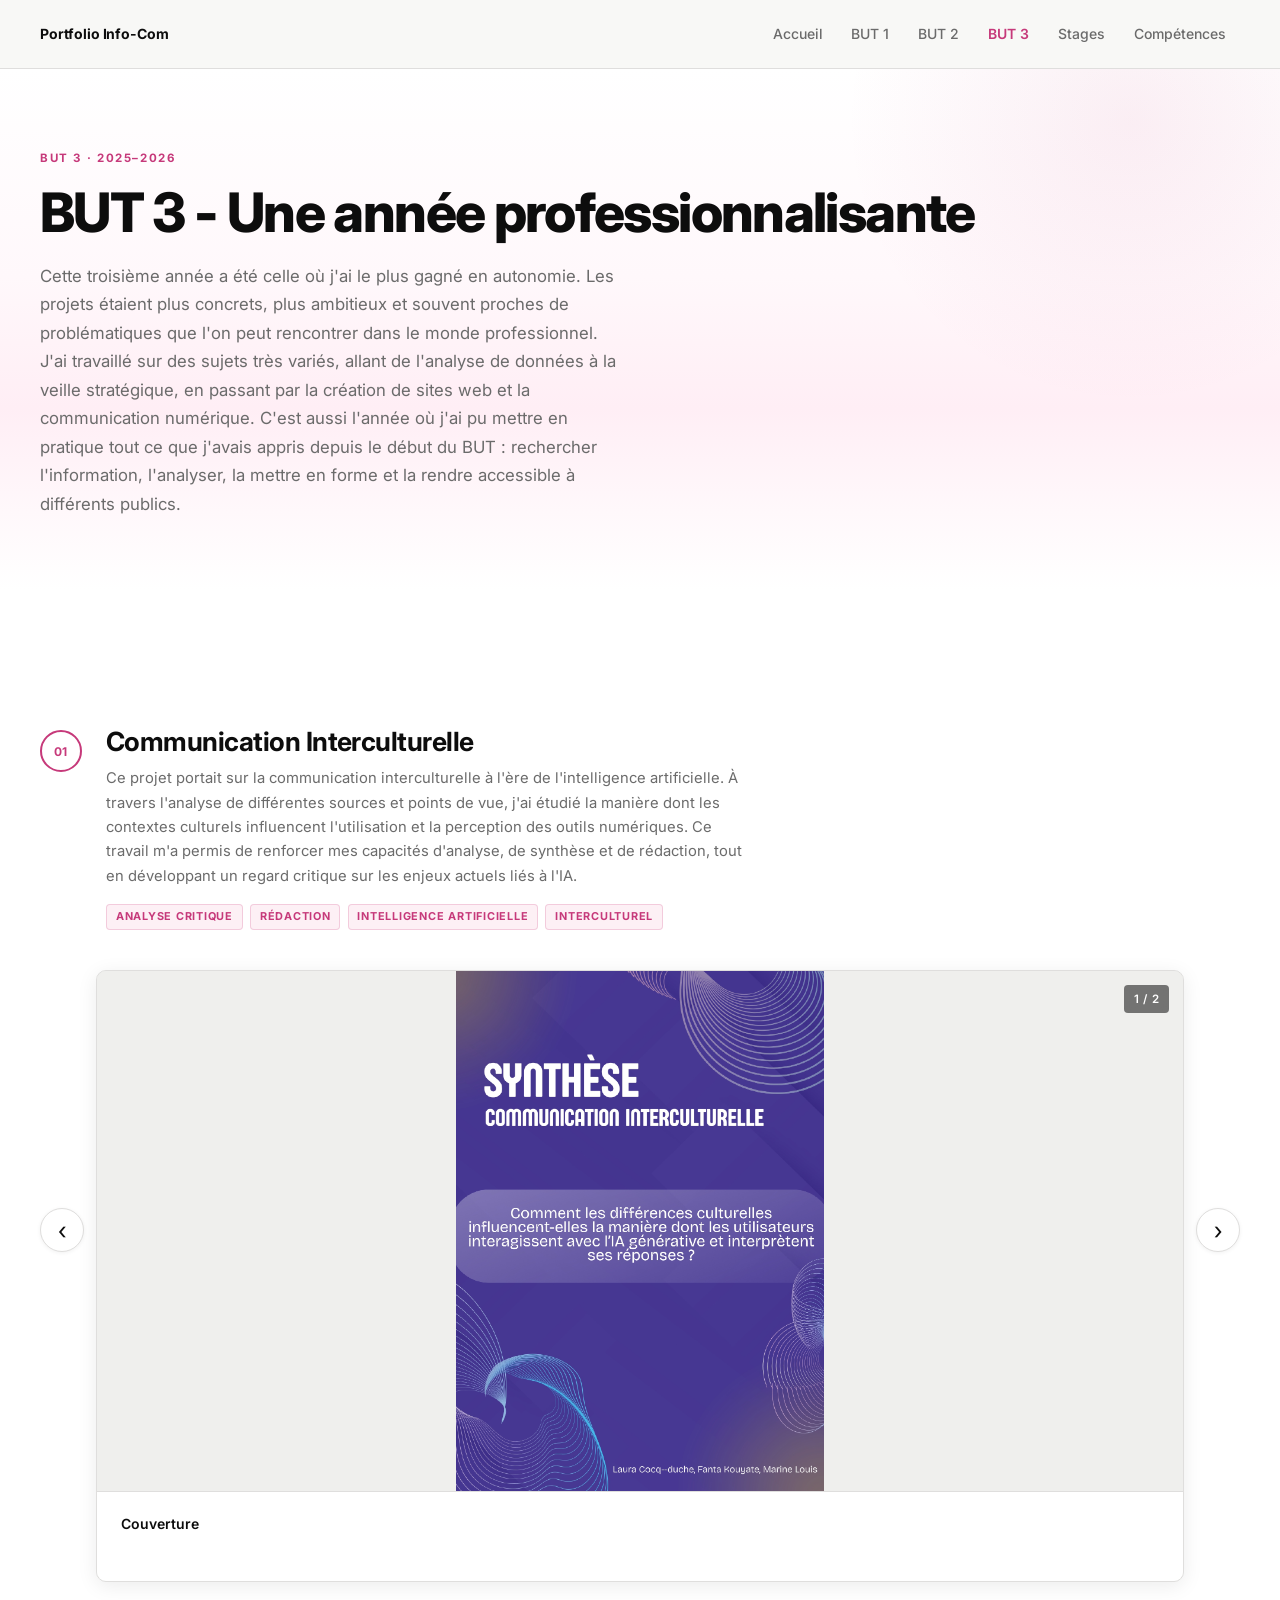
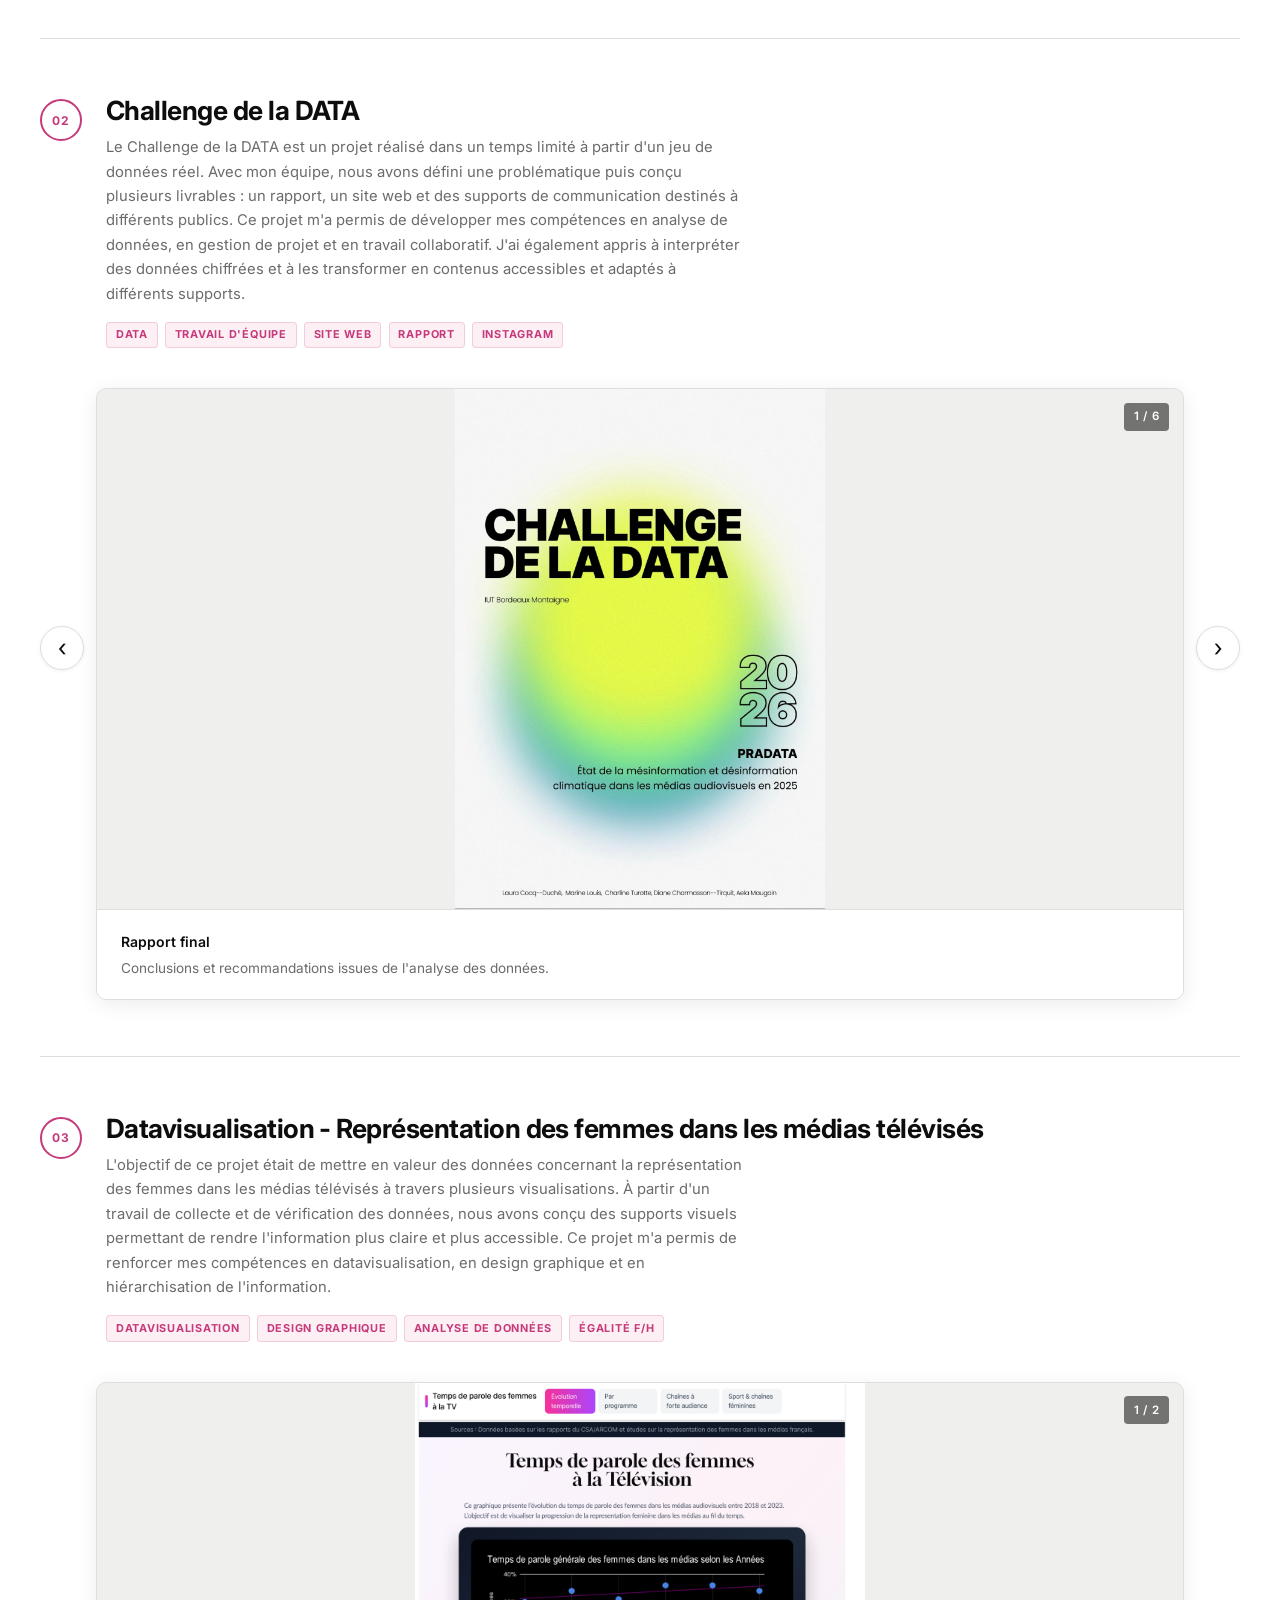
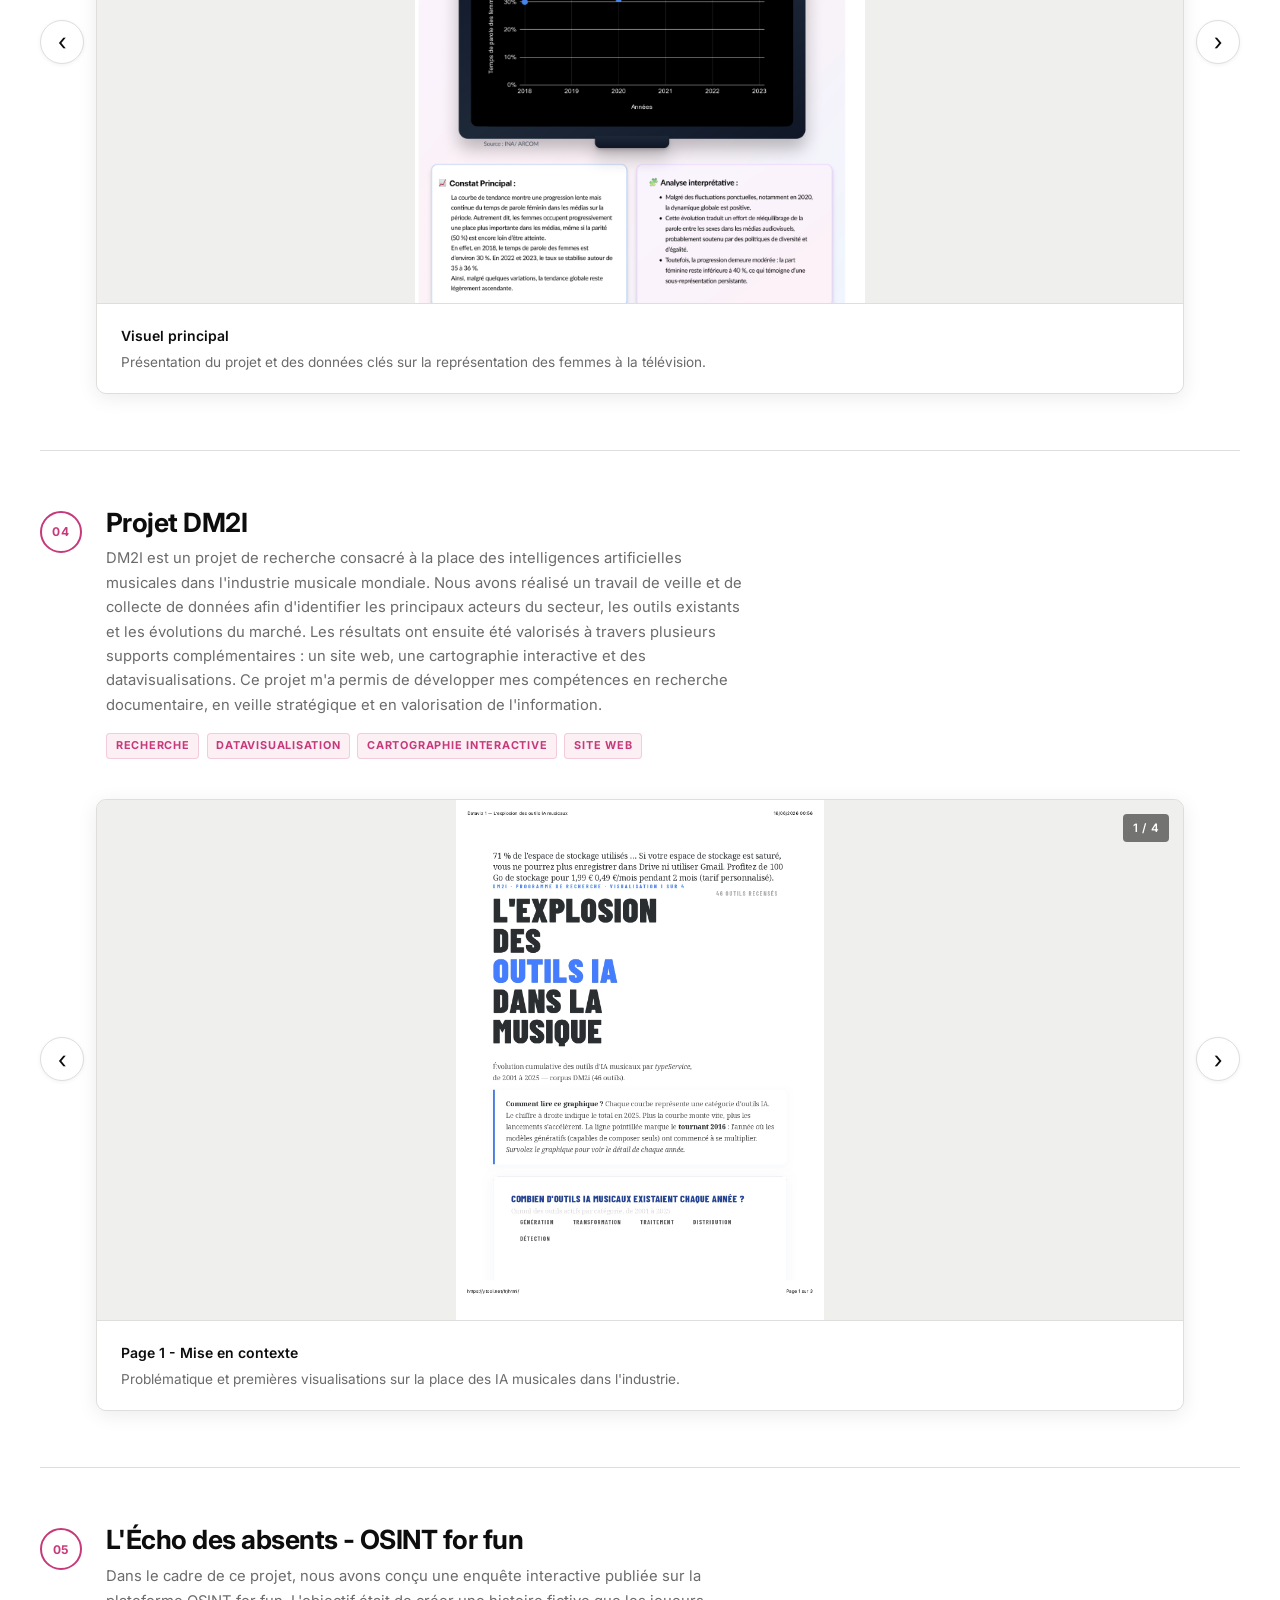
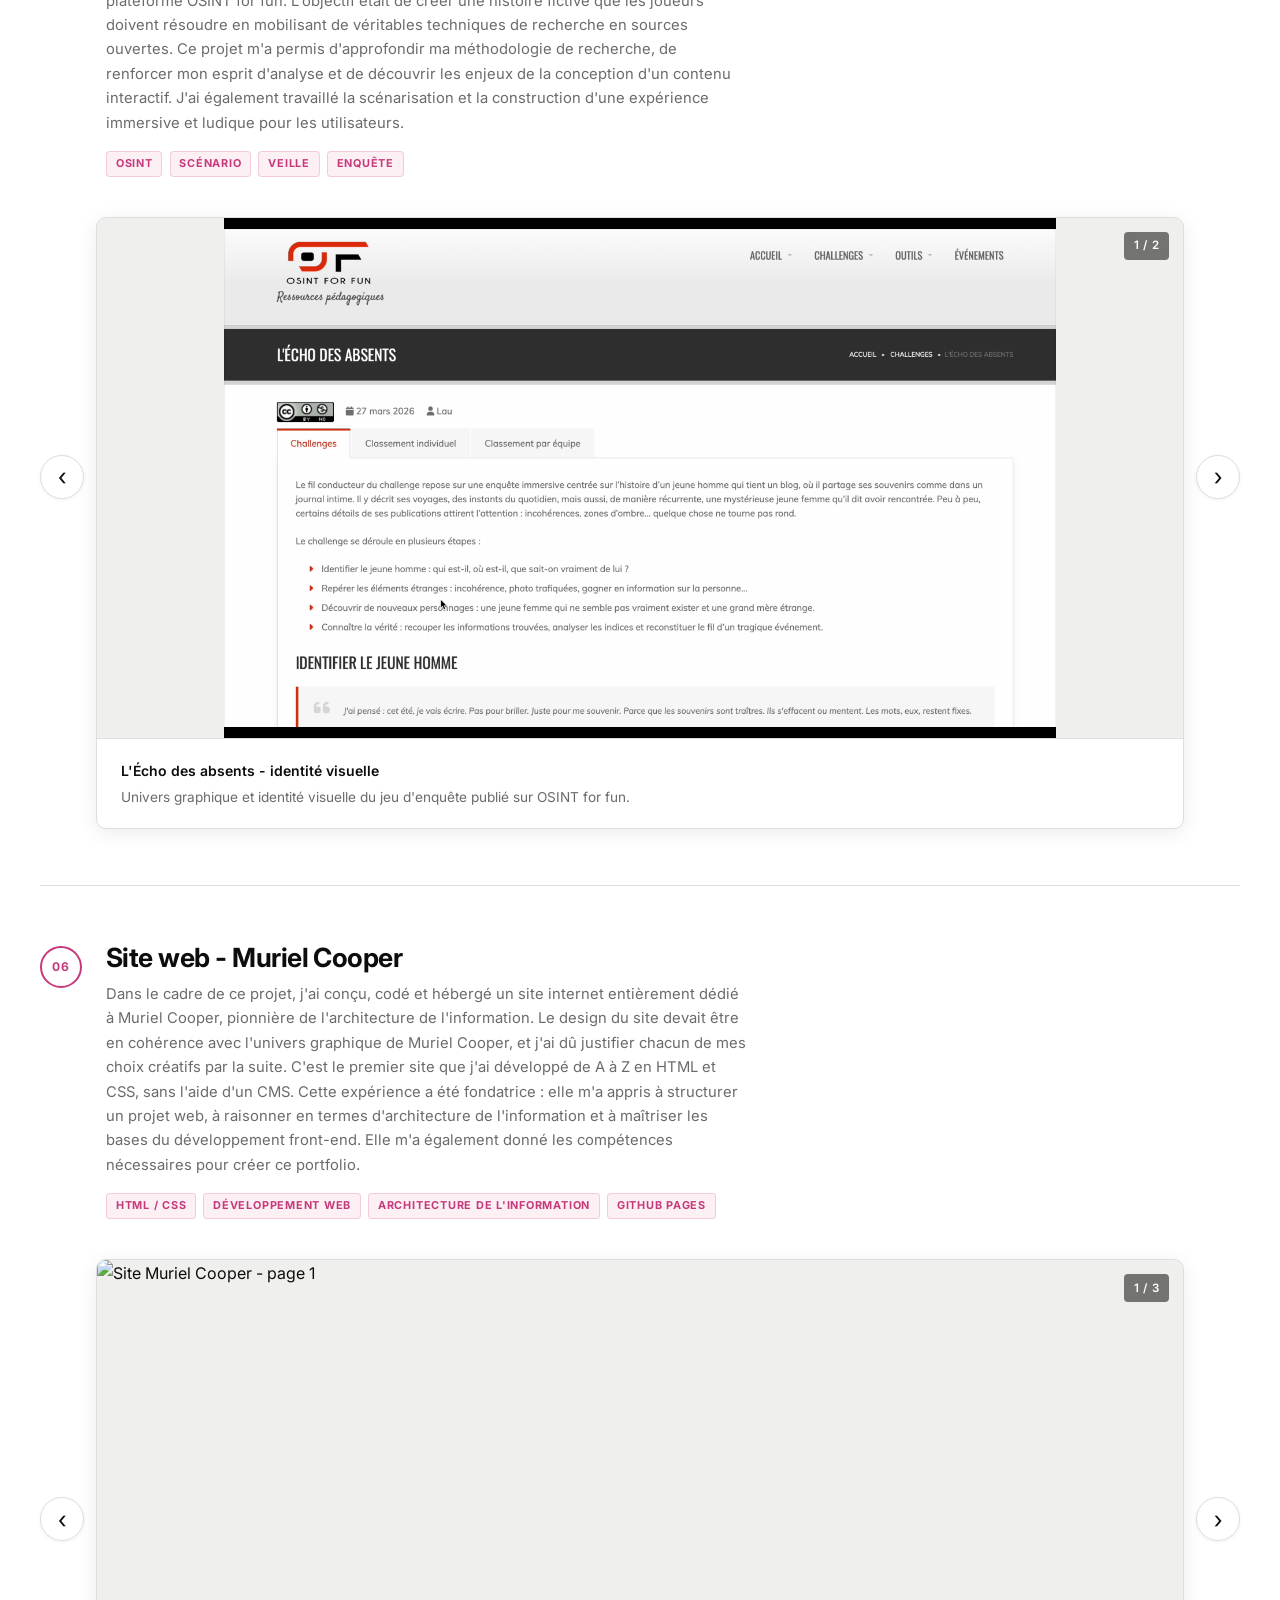
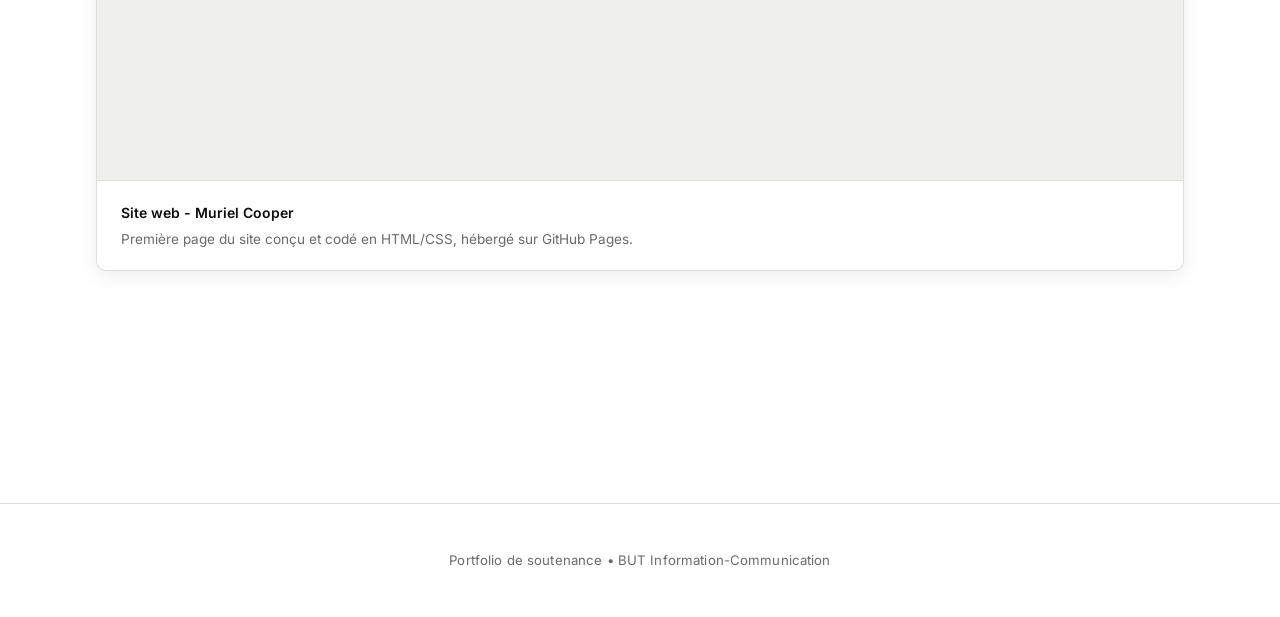
==== commit be2708a2: "Ajout projet Muriel Cooper + mises à jour stages" ====
--- a/BUT 3A.html
+++ b/BUT 3A.html
@@ -278,6 +278,51 @@
         </div>
       </article>
 
+      <!-- 06 – SITE COOPER -->
+      <article class="project-section alt">
+        <div class="project-label">
+          <div class="project-number">06</div>
+          <div class="project-label-text">
+            <h2>Site web - Muriel Cooper</h2>
+            <p>Dans le cadre de ce projet, j'ai conçu, codé et hébergé un site internet entièrement dédié à Muriel Cooper, pionnière de l'architecture de l'information. Le design du site devait être en cohérence avec l'univers graphique de Muriel Cooper, et j'ai dû justifier chacun de mes choix créatifs par la suite. C'est le premier site que j'ai développé de A à Z en HTML et CSS, sans l'aide d'un CMS. Cette expérience a été fondatrice : elle m'a appris à structurer un projet web, à raisonner en termes d'architecture de l'information et à maîtriser les bases du développement front-end. Elle m'a également donné les compétences nécessaires pour créer ce portfolio.</p>
+            <div class="project-tags">
+              <span class="tag">HTML / CSS</span>
+              <span class="tag">Développement web</span>
+              <span class="tag">Architecture de l'information</span>
+              <span class="tag">GitHub Pages</span>
+            </div>
+          </div>
+        </div>
+        <div class="carousel" aria-label="Carrousel site Cooper">
+          <button class="carousel-button carousel-prev" type="button" aria-label="Image précédente">‹</button>
+          <div class="carousel-track-container">
+            <span class="carousel-counter">1 / 3</span>
+            <ul class="carousel-track">
+              <li class="carousel-slide current-slide">
+                <img src="image/BUT 3/site-cooper/cooper-1.png" alt="Site Muriel Cooper - page 1">
+                <div class="carousel-caption">
+                  <h4>Site web - Muriel Cooper</h4>
+                  <p>Première page du site conçu et codé en HTML/CSS, hébergé sur GitHub Pages.</p>
+                </div>
+              </li>
+              <li class="carousel-slide">
+                <img src="image/BUT 3/site-cooper/cooper-2.png" alt="Site Muriel Cooper - page 2">
+                <div class="carousel-caption">
+                  <h4>Site web - Muriel Cooper</h4>
+                </div>
+              </li>
+              <li class="carousel-slide">
+                <img src="image/BUT 3/site-cooper/cooper-3.png" alt="Site Muriel Cooper - page 3">
+                <div class="carousel-caption">
+                  <h4>Site web - Muriel Cooper</h4>
+                </div>
+              </li>
+            </ul>
+          </div>
+          <button class="carousel-button carousel-next" type="button" aria-label="Image suivante">›</button>
+        </div>
+      </article>
+
     </div>
   </main>
 
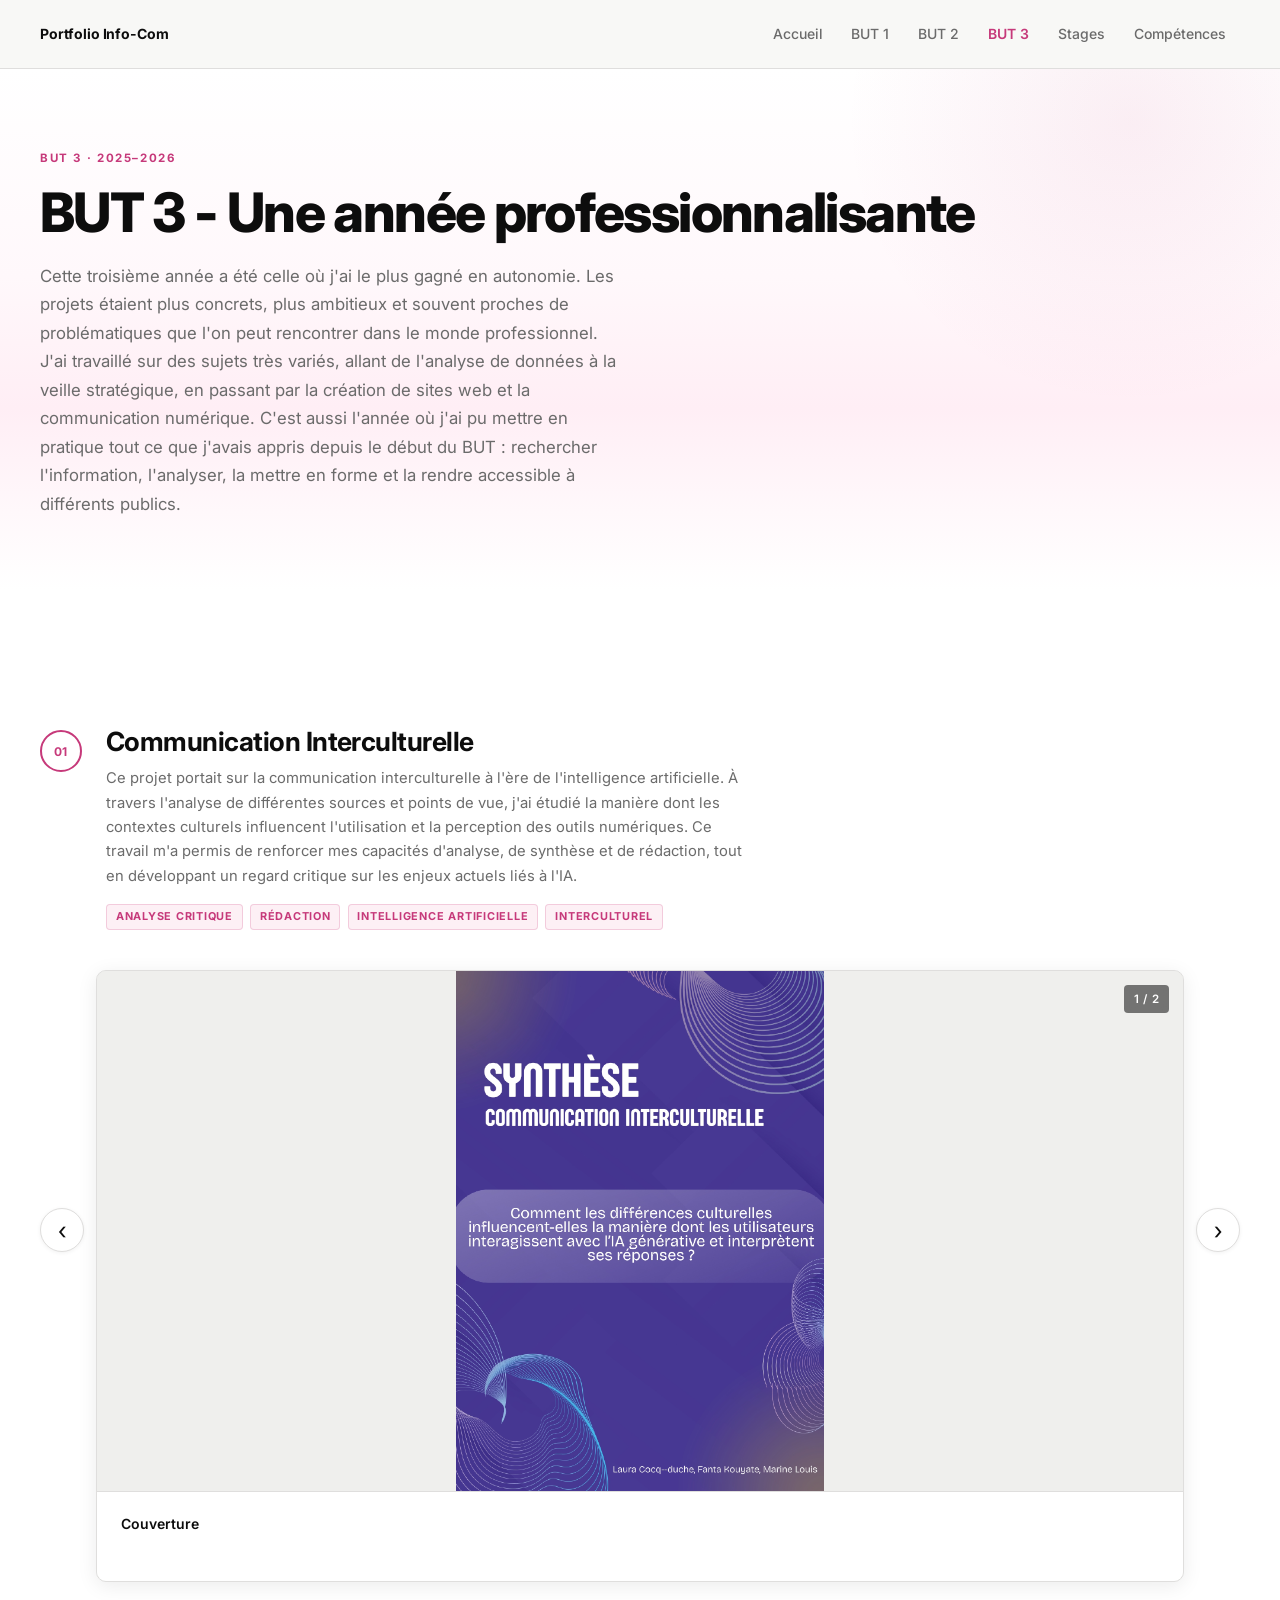
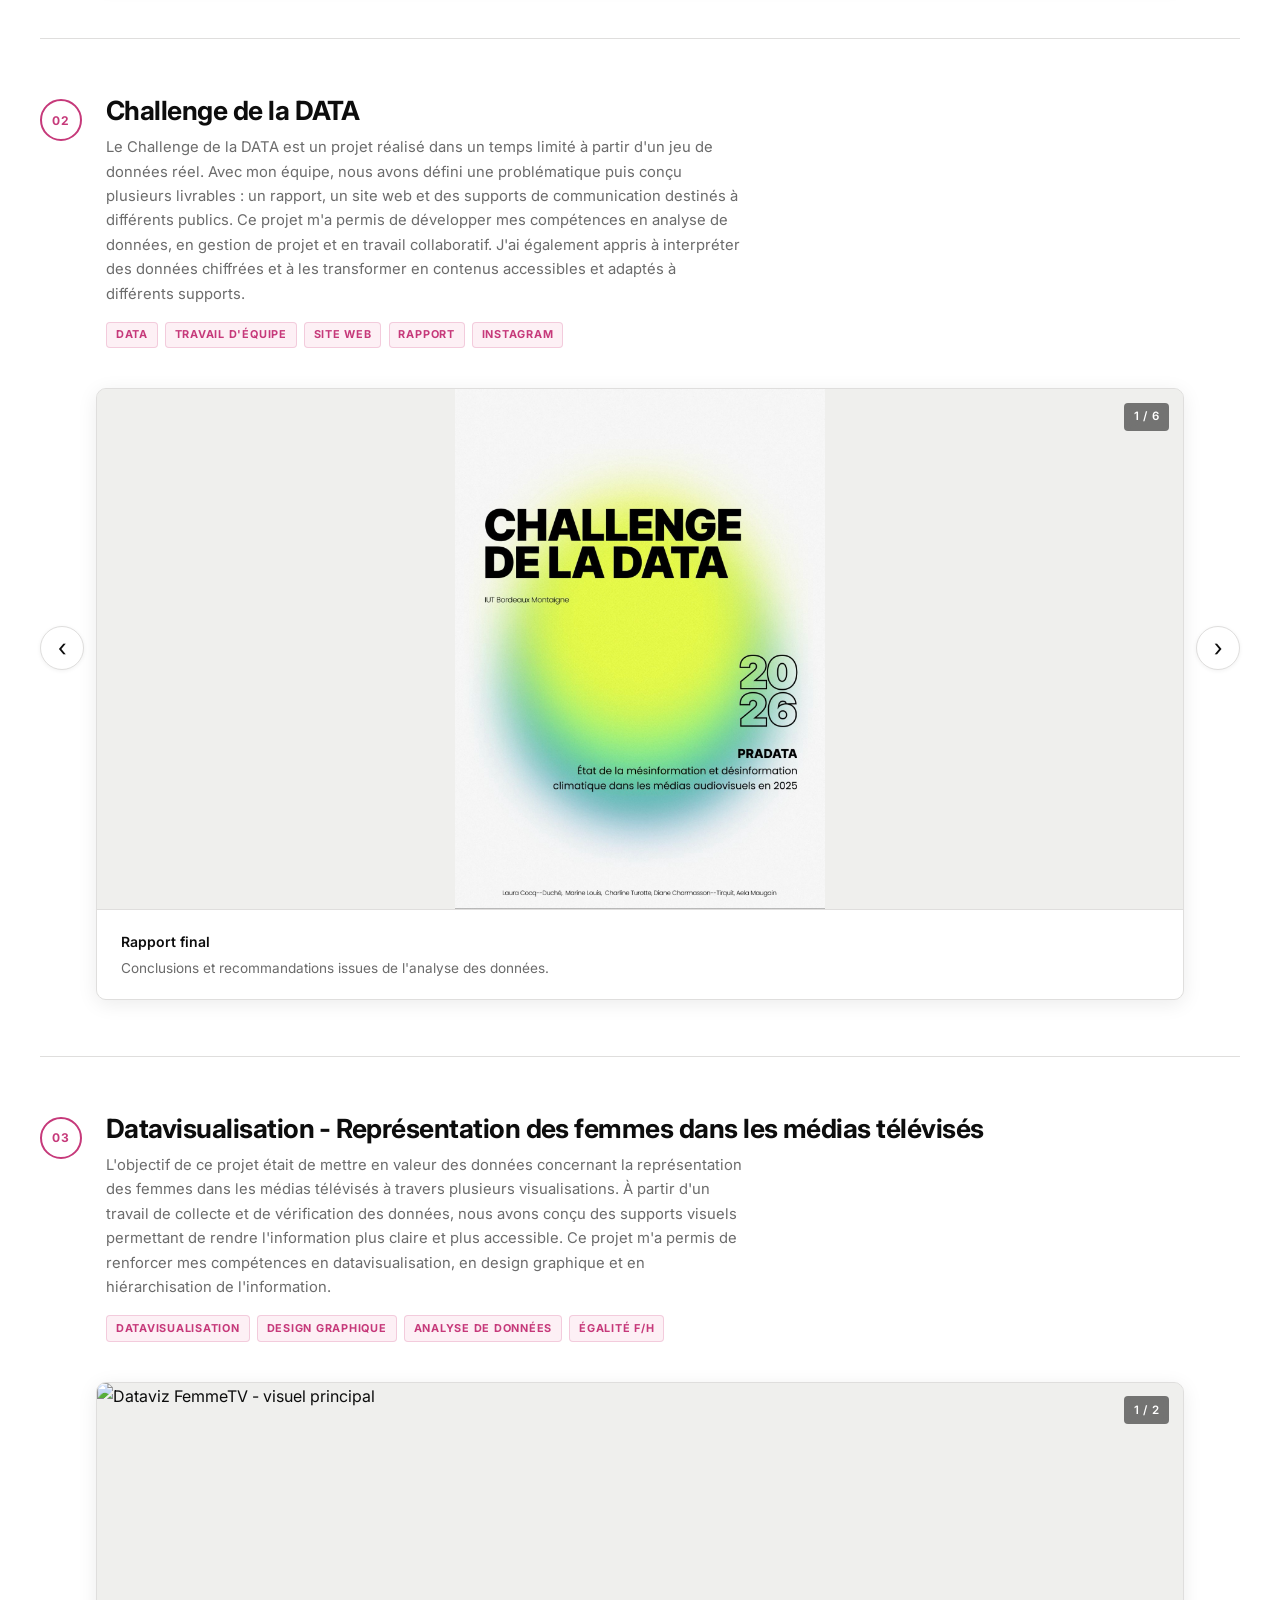
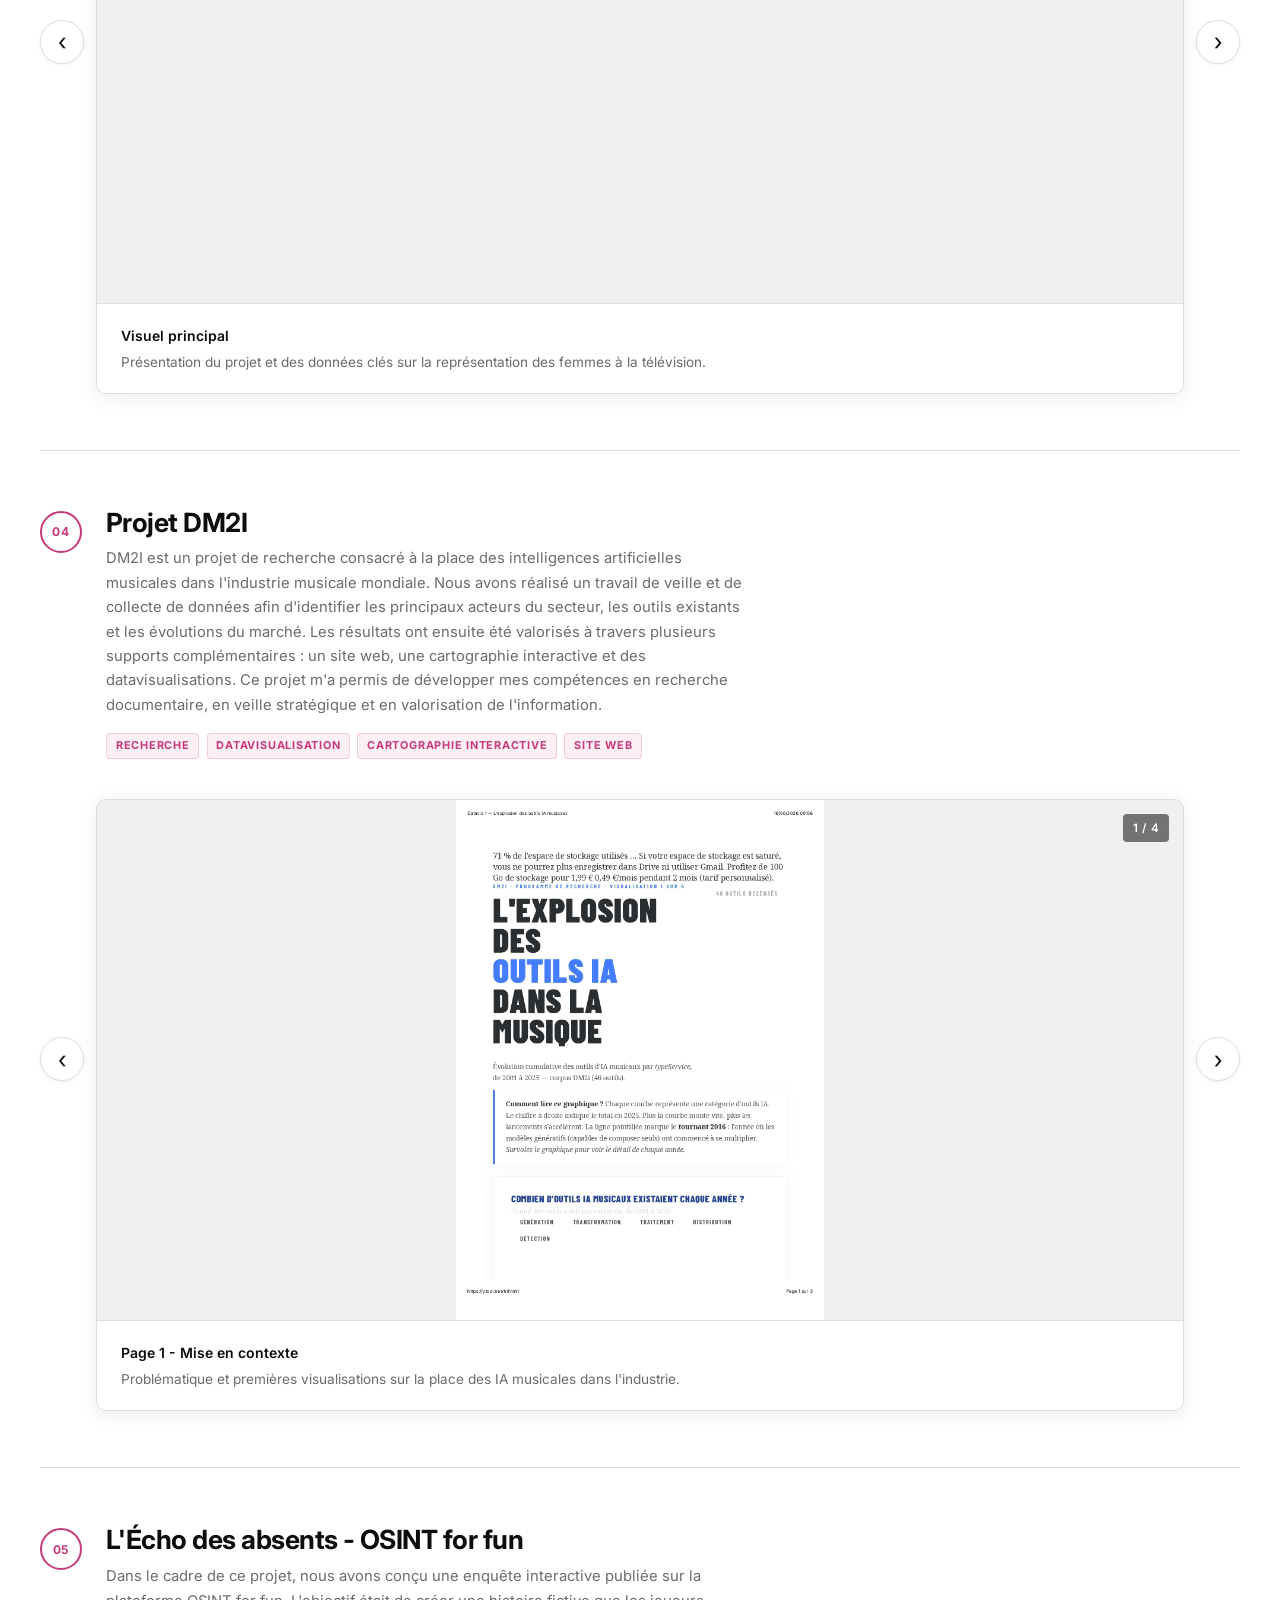
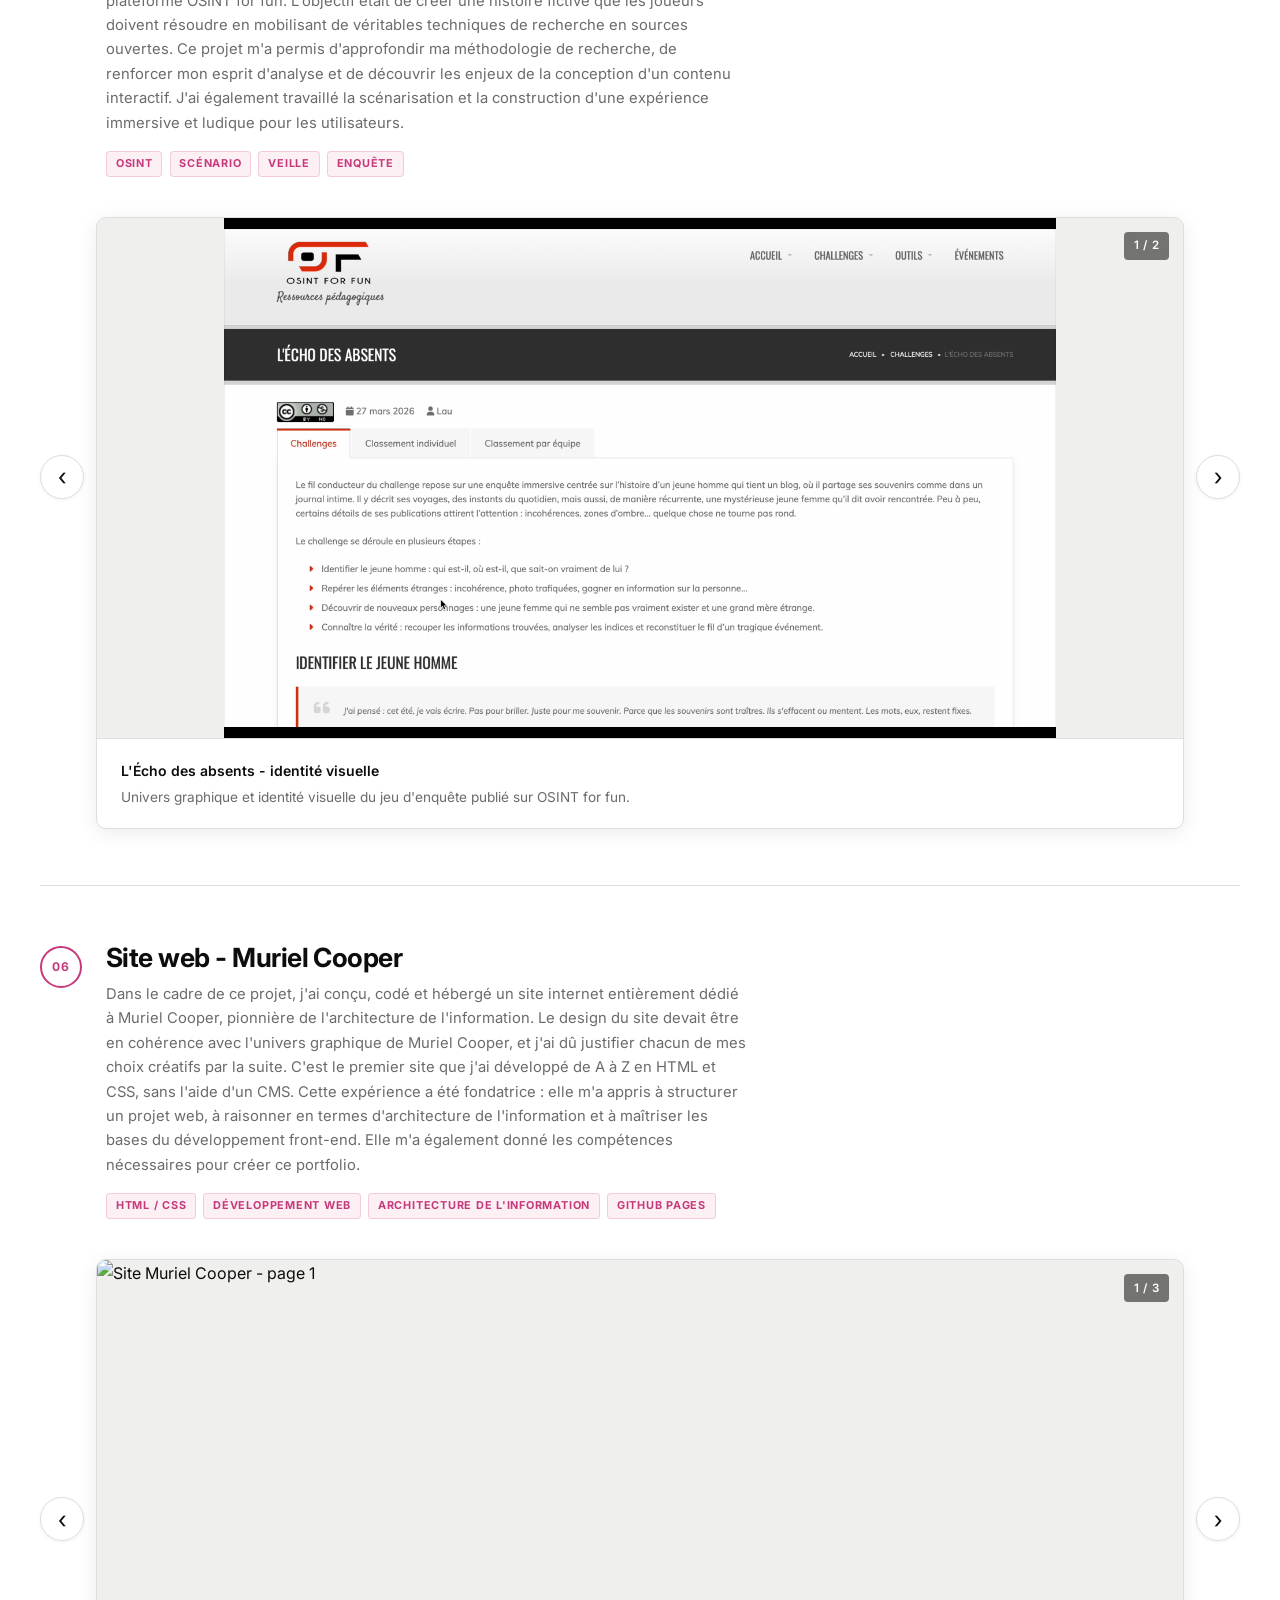
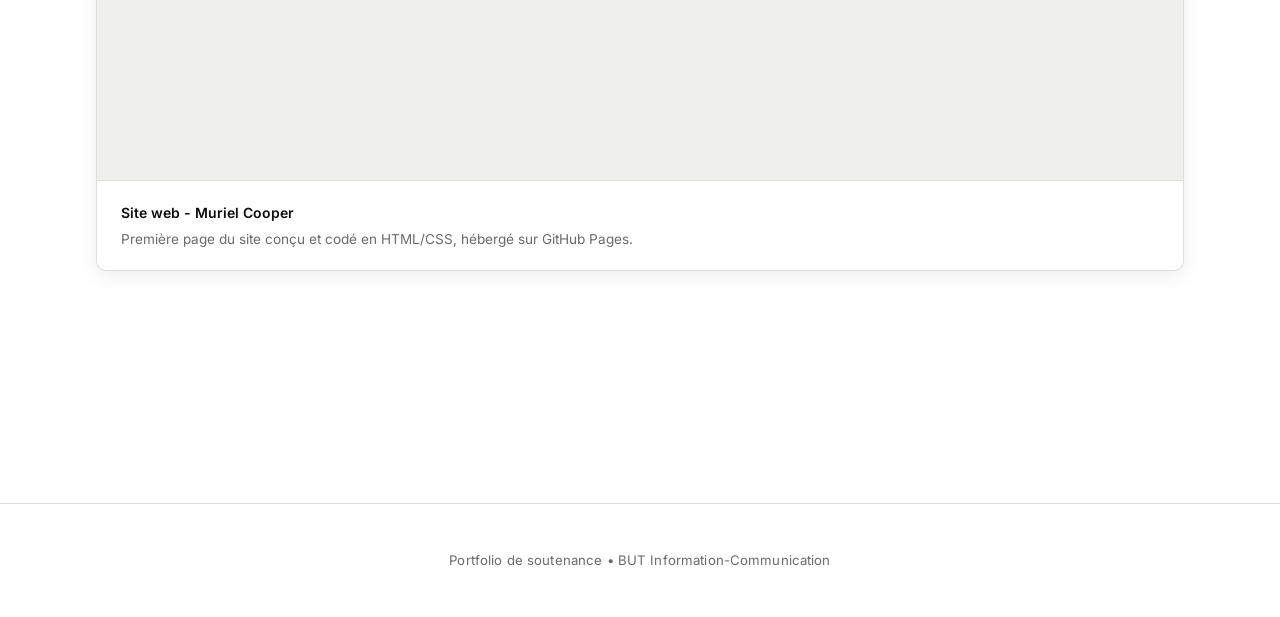
==== commit 5812b765: "Renommage fichiers images URL-safe + suppression dossier PTRD vide" ====
--- a/BUT 3A.html
+++ b/BUT 3A.html
@@ -57,13 +57,13 @@
             <span class="carousel-counter">1 / 2</span>
             <ul class="carousel-track">
               <li class="carousel-slide current-slide">
-                <img src="image/BUT 3/com-interculturelle/Synthèse IA-Interculturelle_page-0001.jpg" alt="Synthèse IA Interculturelle - couverture">
+                <img src="image/BUT 3/com-interculturelle/interculturelle-1.jpg" alt="Synthèse IA Interculturelle - couverture">
                 <div class="carousel-caption">
                   <h4>Couverture</h4>
                 </div>
               </li>
               <li class="carousel-slide">
-                <img src="image/BUT 3/com-interculturelle/Synthèse IA-Interculturelle_page-0015.jpg" alt="Synthèse IA Interculturelle - conclusion">
+                <img src="image/BUT 3/com-interculturelle/interculturelle-2.jpg" alt="Synthèse IA Interculturelle - conclusion">
                 <div class="carousel-caption">
                   <h4>Conclusion</h4>
                   <p>Recommandations et enseignements tirés de l'analyse sur les usages culturels de l'IA.</p>
@@ -111,7 +111,7 @@
                 </div>
               </li>
               <li class="carousel-slide">
-                <img src="image/BUT 3/datachallenge/set-données.jpg" alt="Jeu de données Datachallenge">
+                <img src="image/BUT 3/datachallenge/set-donnees.jpg" alt="Jeu de données Datachallenge">
                 <div class="carousel-caption">
                   <h4>Jeu de données</h4>
                   <p>Variables, sources et organisation du jeu de données utilisé.</p>
@@ -165,7 +165,7 @@
             <span class="carousel-counter">1 / 2</span>
             <ul class="carousel-track">
               <li class="carousel-slide current-slide">
-                <img src="image/BUT 3/datavizfemmetv/Dataviz.png" alt="Dataviz FemmeTV - visuel principal">
+                <img src="image/BUT 3/datavizfemmetv/dataviz.png" alt="Dataviz FemmeTV - visuel principal">
                 <div class="carousel-caption">
                   <h4>Visuel principal</h4>
                   <p>Présentation du projet et des données clés sur la représentation des femmes à la télévision.</p>
@@ -226,7 +226,7 @@
                 </div>
               </li>
               <li class="carousel-slide">
-                <img src="image/BUT 3/dm2i/Dm2i site.png" alt="DM2I - site web">
+                <img src="image/BUT 3/dm2i/dm2i-site.png" alt="DM2I - site web">
                 <div class="carousel-caption">
                   <h4>Site web</h4>
                   <p>Site DM2I valorisant les données et résultats de la recherche.</p>
@@ -266,7 +266,7 @@
                 </div>
               </li>
               <li class="carousel-slide">
-                <img src="image/BUT 3/osint4fun/osint jeu.png" alt="L'Écho des absents - extrait du jeu">
+                <img src="image/BUT 3/osint4fun/osint-jeu.png" alt="L'Écho des absents - extrait du jeu">
                 <div class="carousel-caption">
                   <h4>Extrait du jeu</h4>
                   <p>Étape de l'enquête : indices à analyser grâce aux techniques OSINT pour résoudre le mystère.</p>
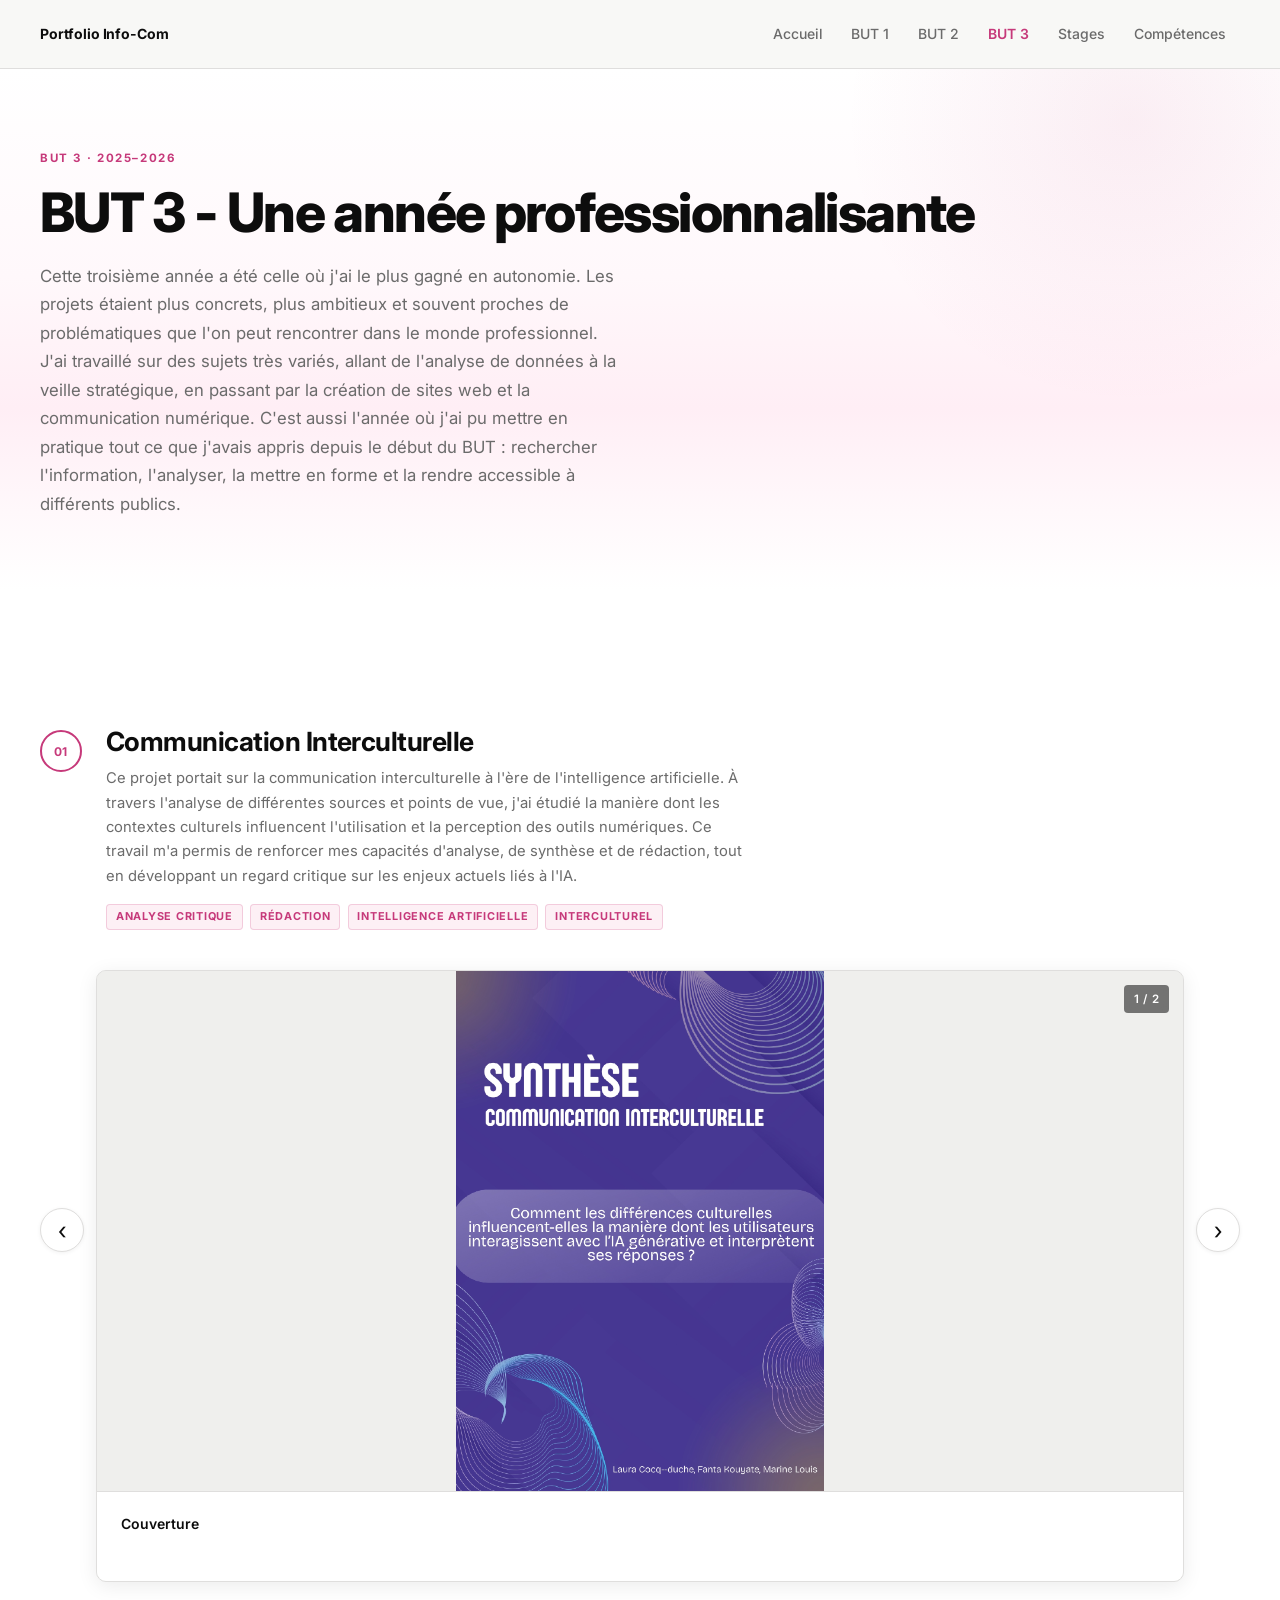
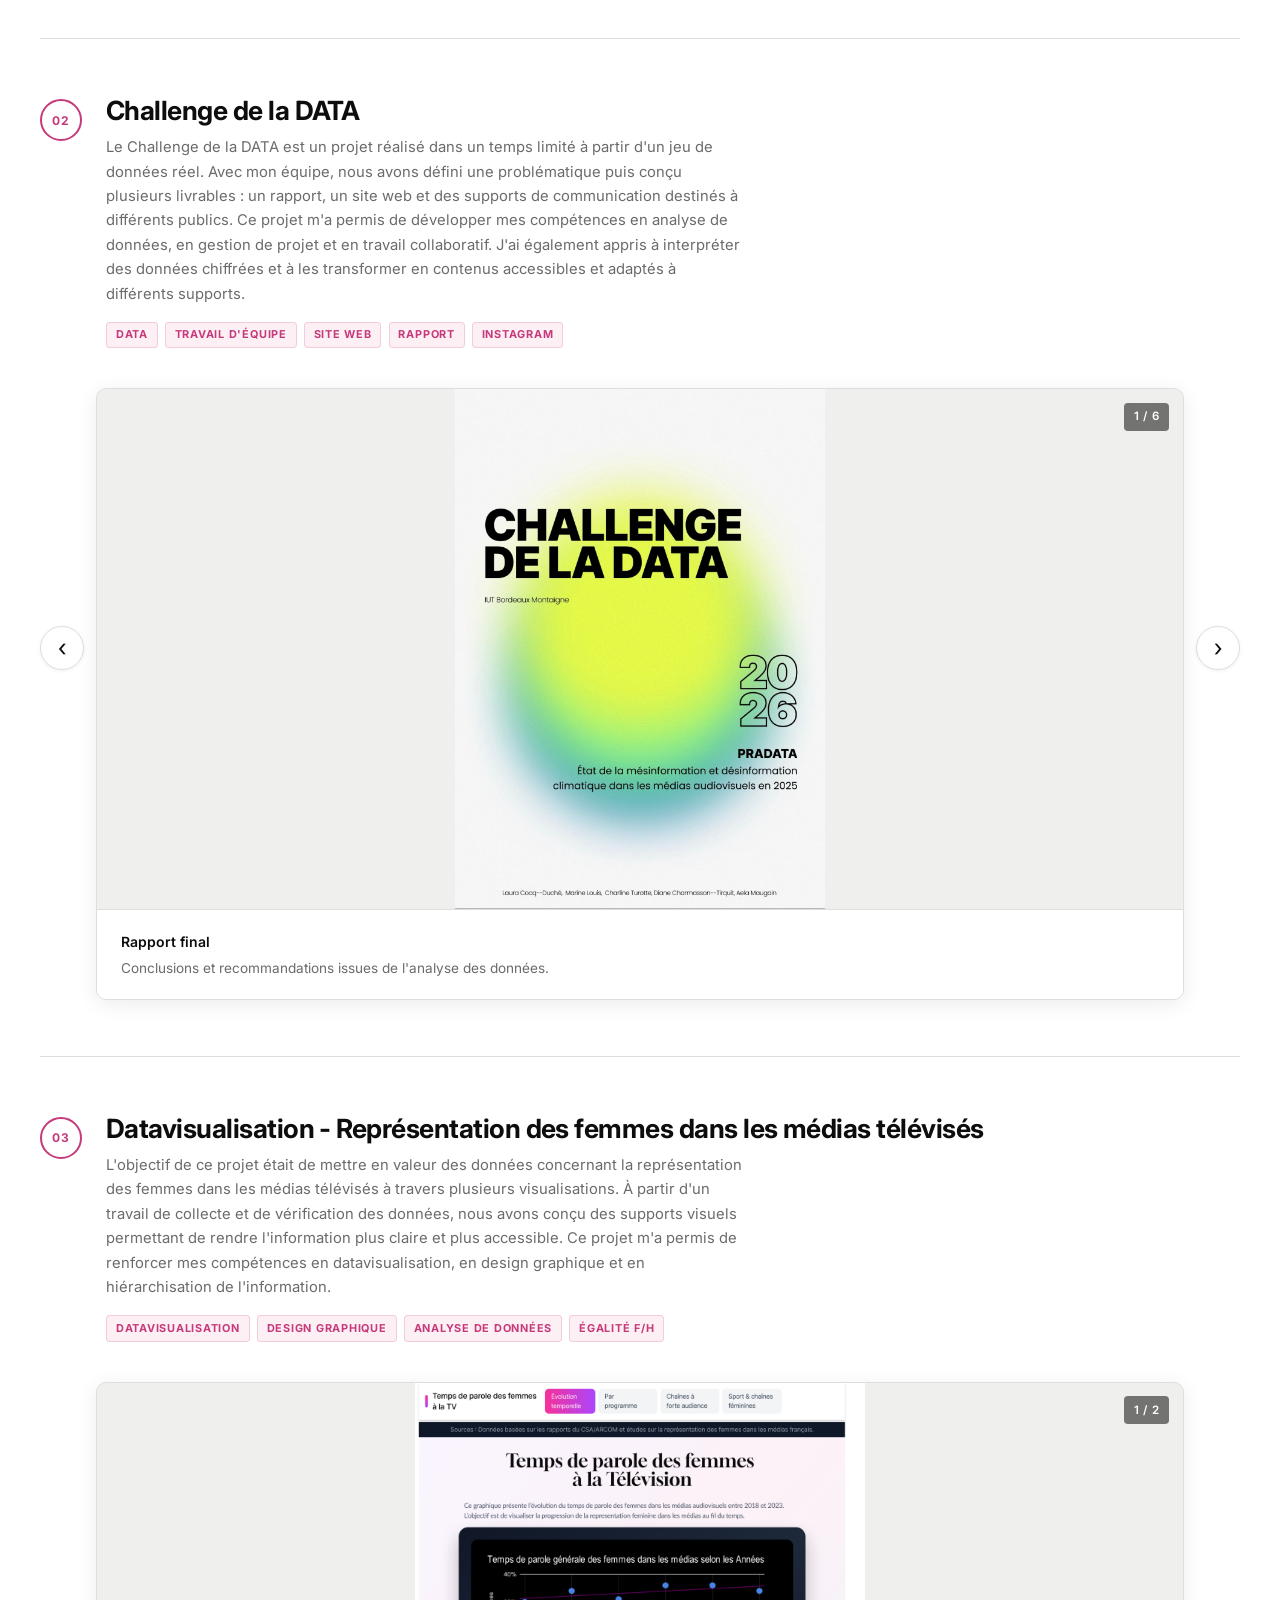
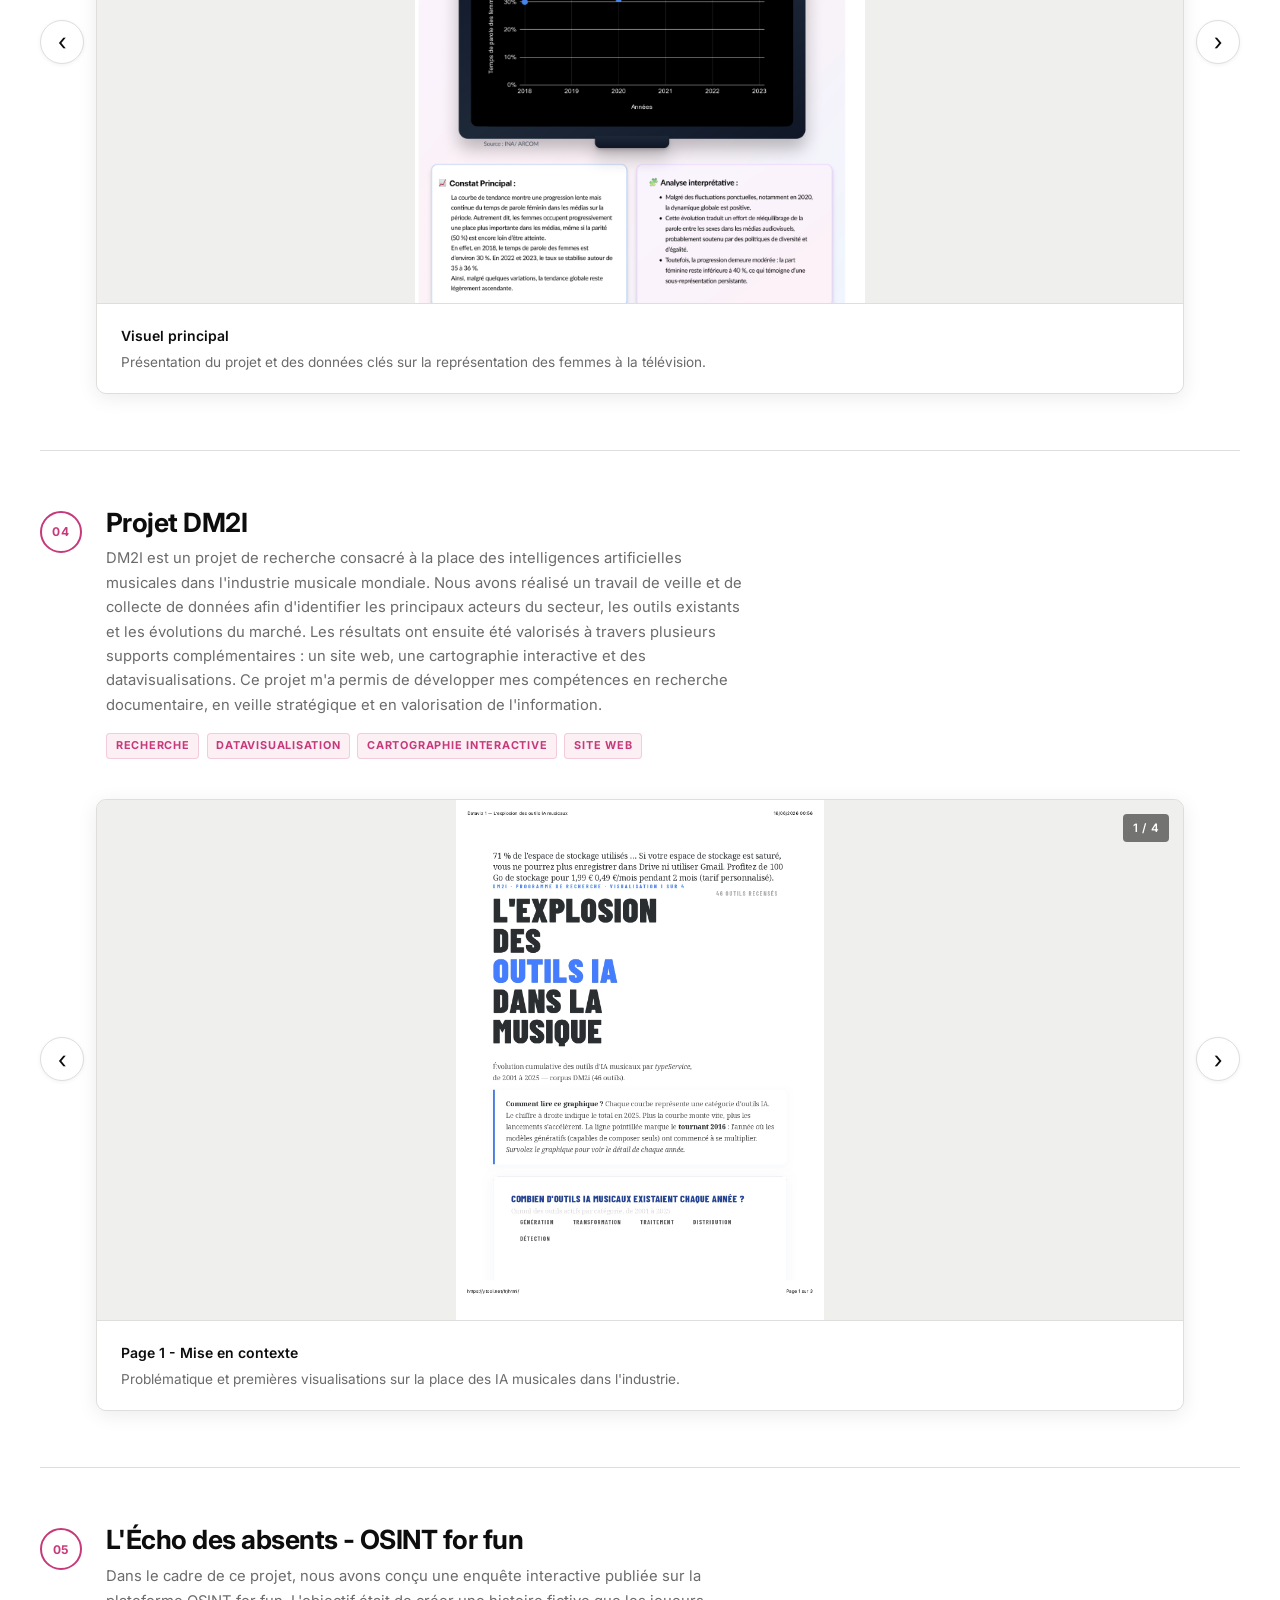
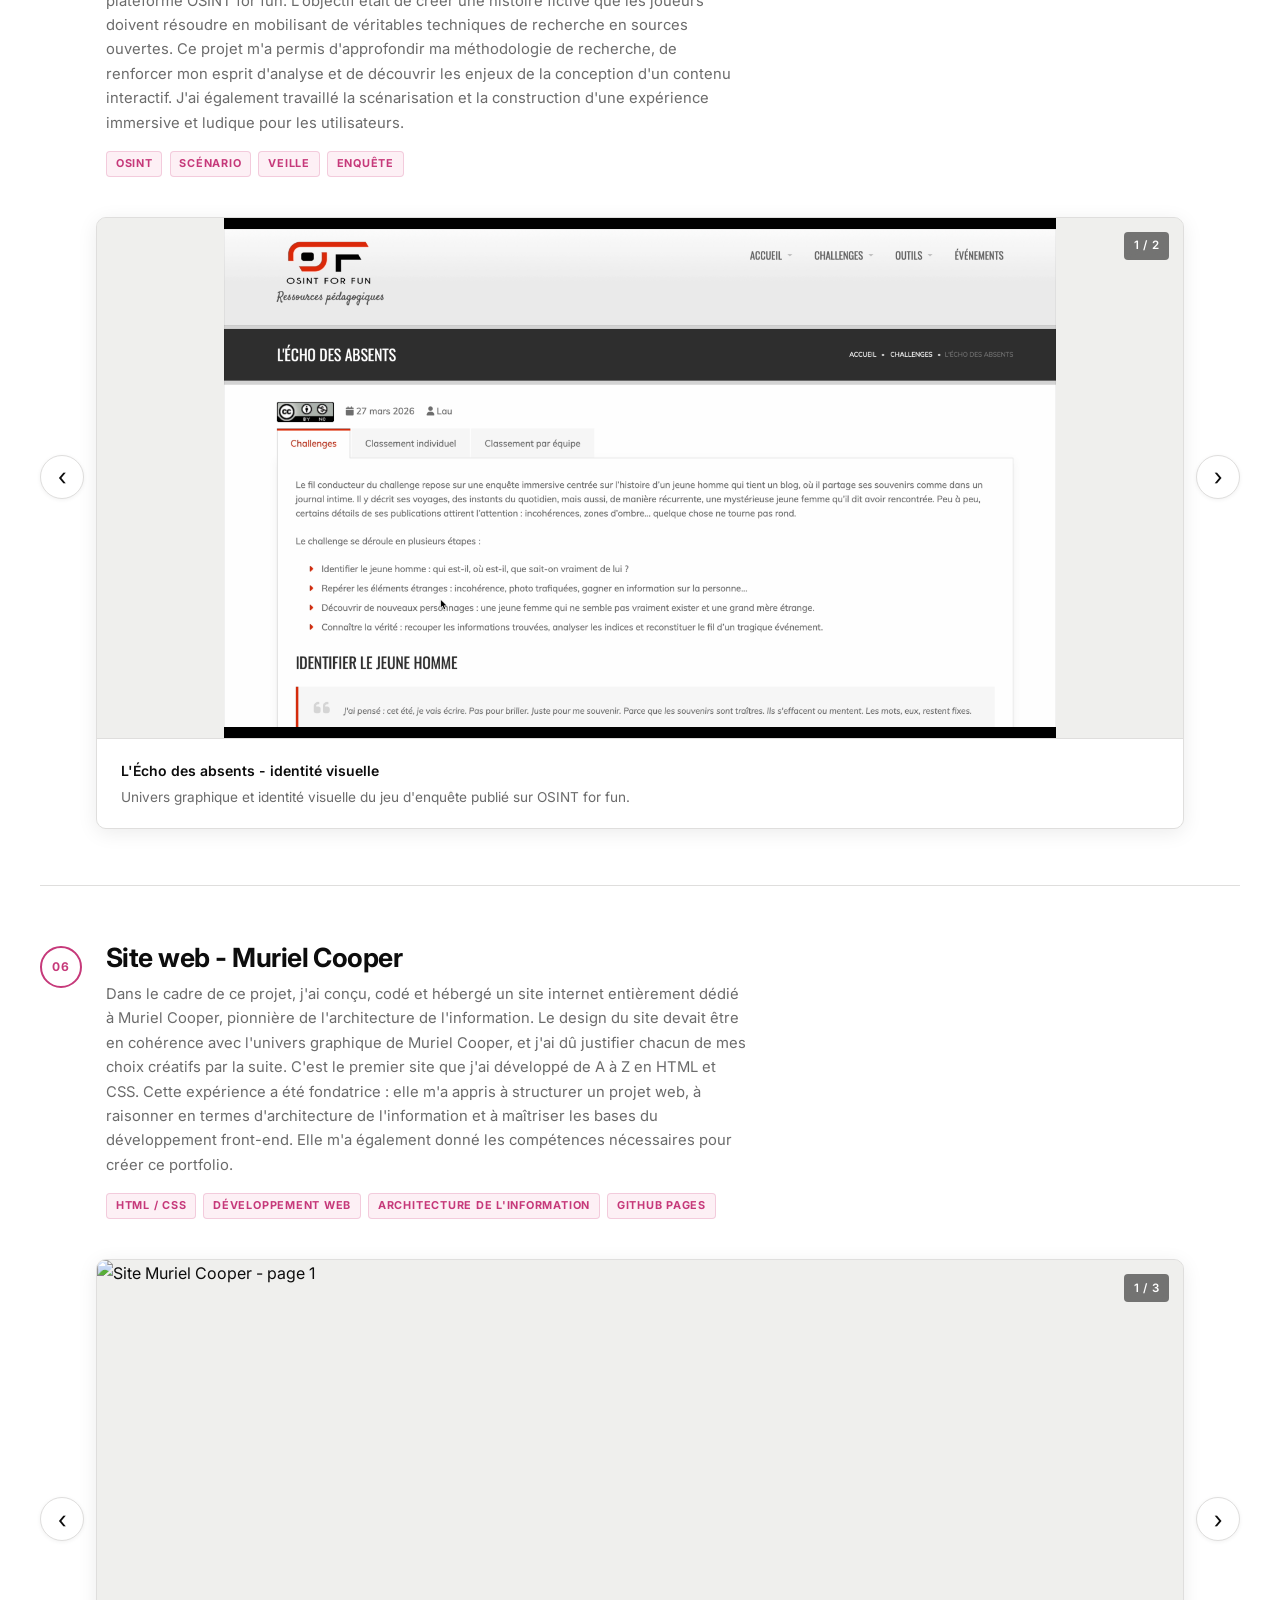
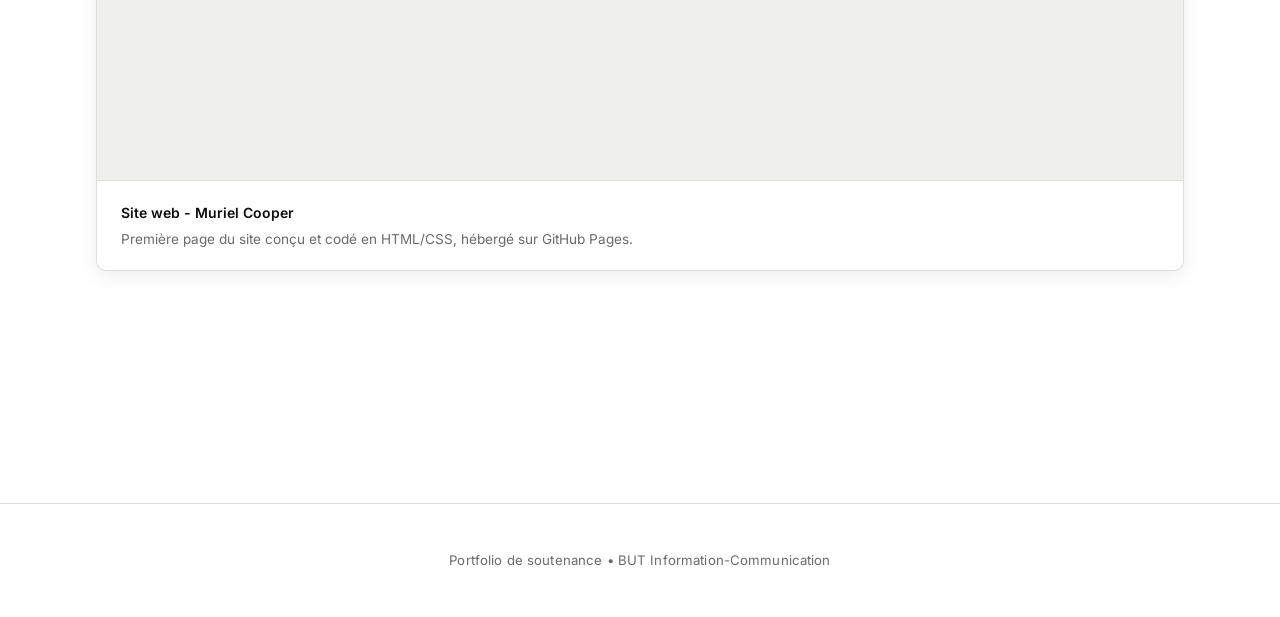
==== commit 36e20c73: "Retrait mention CMS texte Muriel Cooper" ====
--- a/BUT 3A.html
+++ b/BUT 3A.html
@@ -284,7 +284,7 @@
           <div class="project-number">06</div>
           <div class="project-label-text">
             <h2>Site web - Muriel Cooper</h2>
-            <p>Dans le cadre de ce projet, j'ai conçu, codé et hébergé un site internet entièrement dédié à Muriel Cooper, pionnière de l'architecture de l'information. Le design du site devait être en cohérence avec l'univers graphique de Muriel Cooper, et j'ai dû justifier chacun de mes choix créatifs par la suite. C'est le premier site que j'ai développé de A à Z en HTML et CSS, sans l'aide d'un CMS. Cette expérience a été fondatrice : elle m'a appris à structurer un projet web, à raisonner en termes d'architecture de l'information et à maîtriser les bases du développement front-end. Elle m'a également donné les compétences nécessaires pour créer ce portfolio.</p>
+            <p>Dans le cadre de ce projet, j'ai conçu, codé et hébergé un site internet entièrement dédié à Muriel Cooper, pionnière de l'architecture de l'information. Le design du site devait être en cohérence avec l'univers graphique de Muriel Cooper, et j'ai dû justifier chacun de mes choix créatifs par la suite. C'est le premier site que j'ai développé de A à Z en HTML et CSS. Cette expérience a été fondatrice : elle m'a appris à structurer un projet web, à raisonner en termes d'architecture de l'information et à maîtriser les bases du développement front-end. Elle m'a également donné les compétences nécessaires pour créer ce portfolio.</p>
             <div class="project-tags">
               <span class="tag">HTML / CSS</span>
               <span class="tag">Développement web</span>
